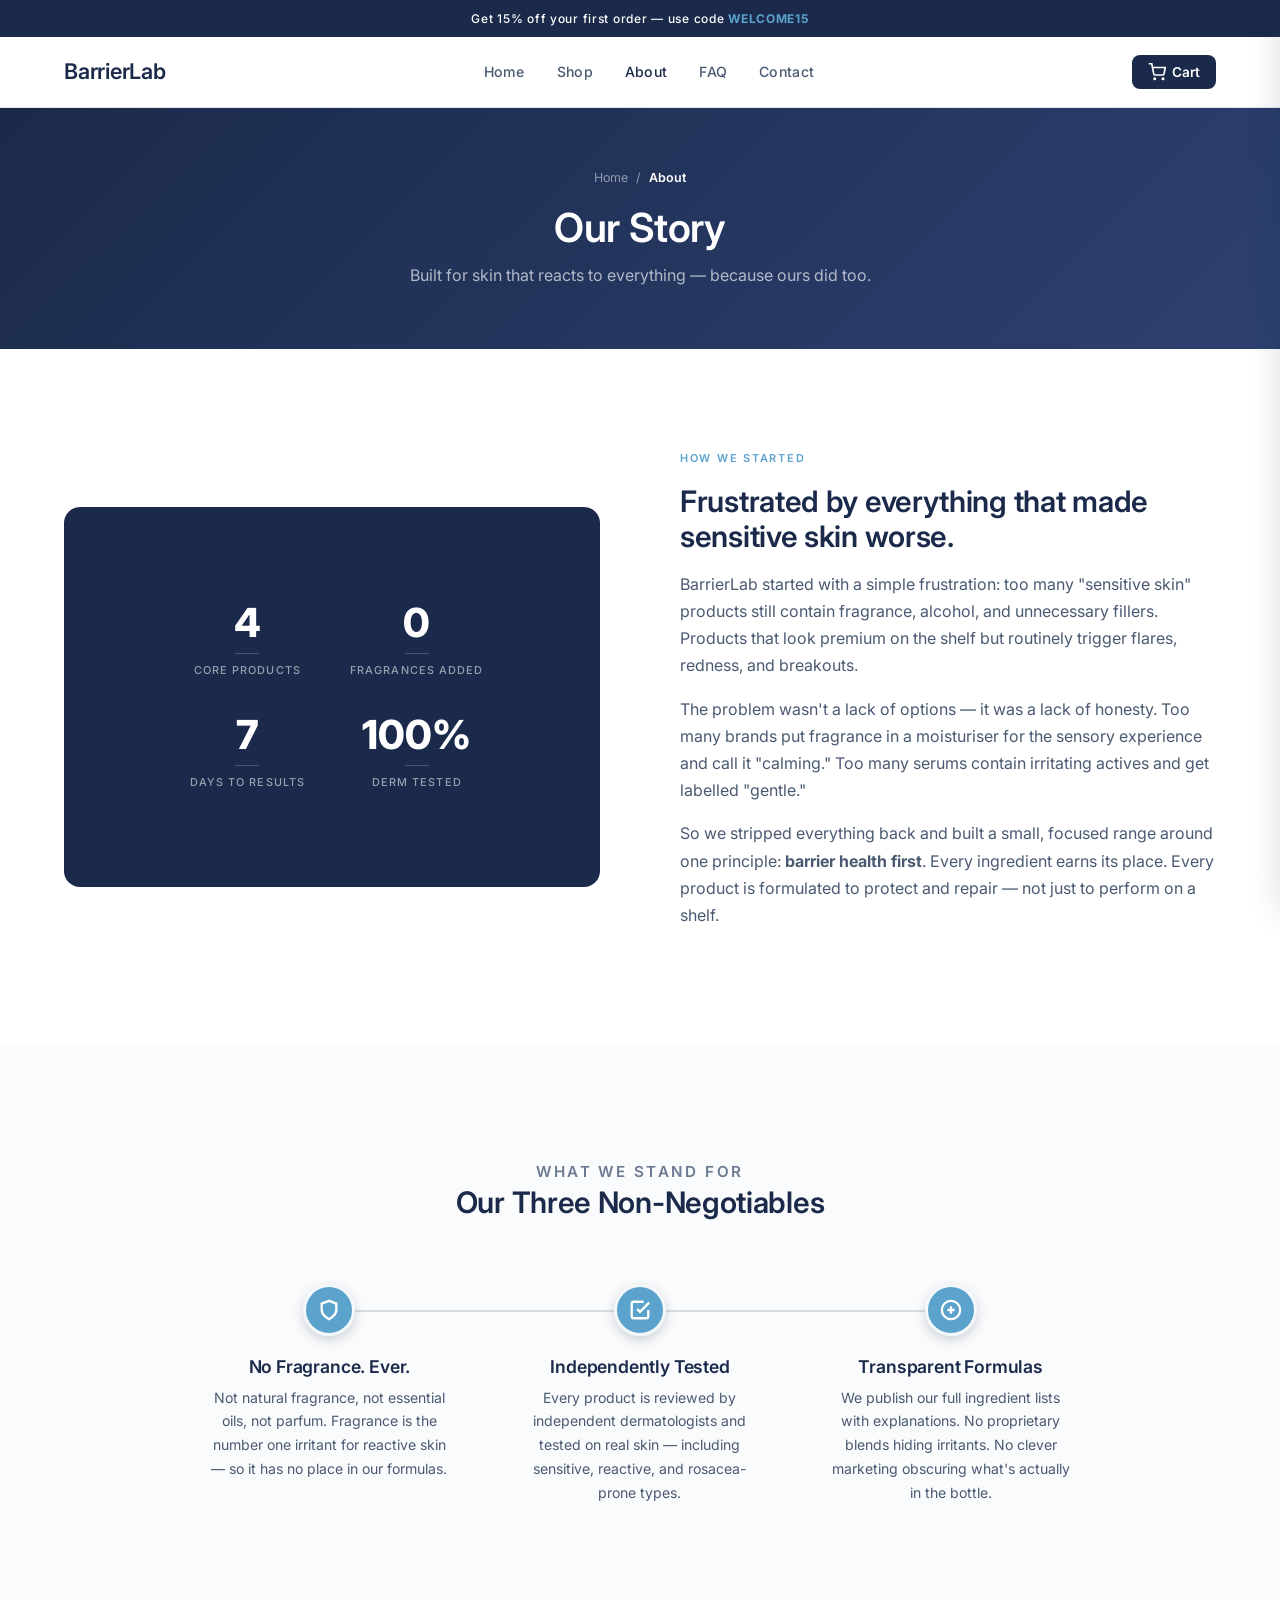
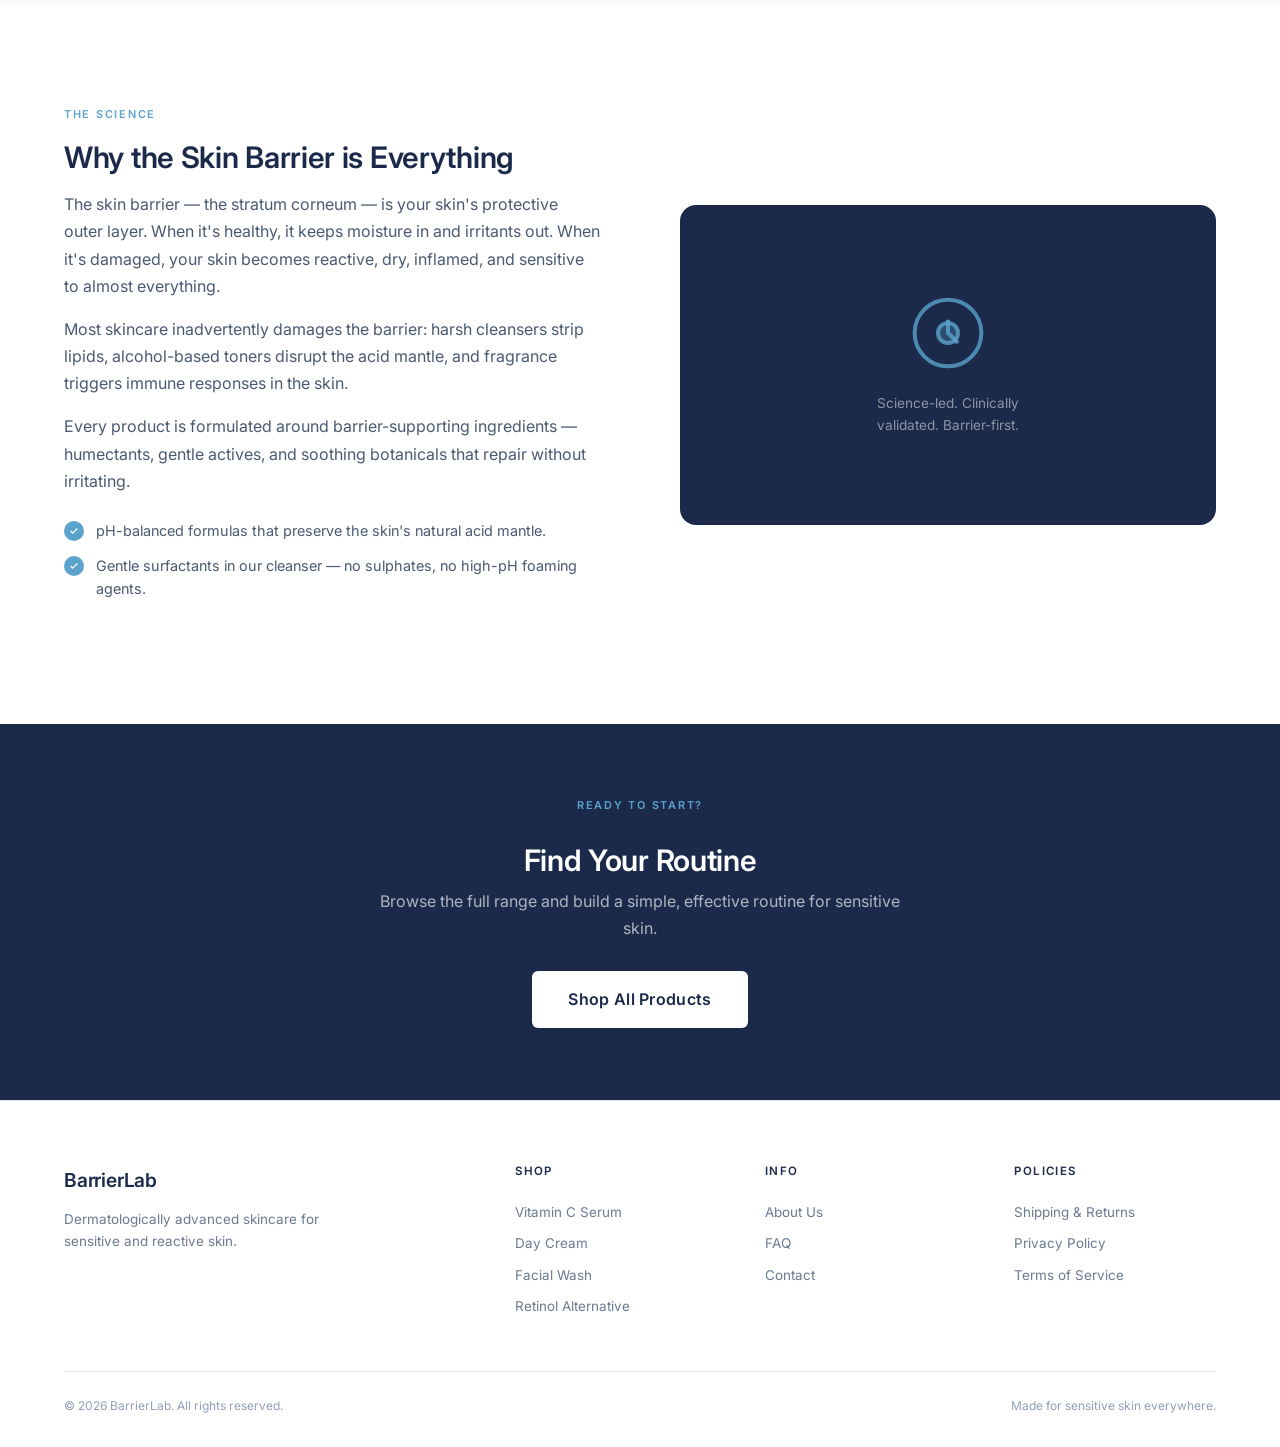
==== about.html @ bba5520e "Initial commit: BarrierLab website for Vercel deployment Static site with product pages, FAQ, about," ====
<!DOCTYPE html>
<html lang="en">
<head>
  <meta charset="UTF-8" />
  <meta name="viewport" content="width=device-width, initial-scale=1.0" />
  <title>About Us — BarrierLab</title>
  <link rel="stylesheet" href="css/styles.css" />
</head>
<body>

  <div class="announcement-bar">
    Get 15% off your first order — use code <span>WELCOME15</span>
  </div>

  <nav class="nav">
    <div class="container nav-inner">
      <a href="index.html" class="nav-logo nav-logo-text">BarrierLab</a>
      <ul class="nav-links">
        <li><a href="index.html">Home</a></li>
        <li><a href="products.html">Shop</a></li>
        <li><a href="about.html" class="active">About</a></li>
        <li><a href="faq.html">FAQ</a></li>
        <li><a href="contact.html">Contact</a></li>
      </ul>
      <div class="nav-actions">
        <button class="cart-btn">
          <svg width="18" height="18" viewBox="0 0 24 24" fill="none" stroke="currentColor" stroke-width="2.2"><circle cx="9" cy="21" r="1"/><circle cx="20" cy="21" r="1"/><path d="M1 1h4l2.68 13.39a2 2 0 0 0 2 1.61h9.72a2 2 0 0 0 2-1.61L23 6H6"/></svg>
          Cart <span class="cart-count">0</span>
        </button>
        <button class="nav-hamburger"><span></span><span></span><span></span></button>
      </div>
    </div>
    <div class="nav-mobile">
      <a href="index.html">Home</a><a href="products.html">Shop</a>
      <a href="about.html">About</a><a href="faq.html">FAQ</a><a href="contact.html">Contact</a>
    </div>
  </nav>

  <div class="page-hero">
    <div class="container">
      <div class="breadcrumb"><a href="index.html">Home</a> / <span>About</span></div>
      <h1>Our Story</h1>
      <p>Built for skin that reacts to everything — because ours did too.</p>
    </div>
  </div>

  <!-- ORIGIN STORY -->
  <section class="section">
    <div class="container about-grid">
      <div class="about-visual">
        <div class="about-stats">
          <div class="stat-block">
            <div class="stat-number">4</div>
            <div class="stat-line"></div>
            <div class="stat-label">Core Products</div>
          </div>
          <div class="stat-block">
            <div class="stat-number">0</div>
            <div class="stat-line"></div>
            <div class="stat-label">Fragrances Added</div>
          </div>
          <div class="stat-block">
            <div class="stat-number">7</div>
            <div class="stat-line"></div>
            <div class="stat-label">Days to Results</div>
          </div>
          <div class="stat-block">
            <div class="stat-number">100%</div>
            <div class="stat-line"></div>
            <div class="stat-label">Derm Tested</div>
          </div>
        </div>
      </div>
      <div class="about-content">
        <p class="section-label">How We Started</p>
        <h2>Frustrated by everything that made sensitive skin worse.</h2>
        <p>BarrierLab started with a simple frustration: too many "sensitive skin" products still contain fragrance, alcohol, and unnecessary fillers. Products that look premium on the shelf but routinely trigger flares, redness, and breakouts.</p>
        <p>The problem wasn't a lack of options — it was a lack of honesty. Too many brands put fragrance in a moisturiser for the sensory experience and call it "calming." Too many serums contain irritating actives and get labelled "gentle."</p>
        <p>So we stripped everything back and built a small, focused range around one principle: <strong>barrier health first</strong>. Every ingredient earns its place. Every product is formulated to protect and repair — not just to perform on a shelf.</p>
      </div>
    </div>
  </section>

  <!-- VALUES -->
  <section class="section bg-off-white">
    <div class="container">
      <div class="section-header">
        <p class="section-label">What We Stand For</p>
        <h2>Our Three Non-Negotiables</h2>
      </div>
      <div class="steps-grid" style="max-width:900px;margin:0 auto;">
        <div class="step-card">
          <div class="step-number" style="background:var(--blue-accent);">
            <svg width="22" height="22" viewBox="0 0 24 24" fill="none" stroke="white" stroke-width="2.5"><path d="M12 22s8-4 8-10V5l-8-3-8 3v7c0 6 8 10 8 10z"/></svg>
          </div>
          <h3>No Fragrance. Ever.</h3>
          <p>Not natural fragrance, not essential oils, not parfum. Fragrance is the number one irritant for reactive skin — so it has no place in our formulas.</p>
        </div>
        <div class="step-card">
          <div class="step-number" style="background:var(--blue-accent);">
            <svg width="22" height="22" viewBox="0 0 24 24" fill="none" stroke="white" stroke-width="2.5"><path d="M9 11l3 3L22 4"/><path d="M21 12v7a2 2 0 0 1-2 2H5a2 2 0 0 1-2-2V5a2 2 0 0 1 2-2h11"/></svg>
          </div>
          <h3>Independently Tested</h3>
          <p>Every product is reviewed by independent dermatologists and tested on real skin — including sensitive, reactive, and rosacea-prone types.</p>
        </div>
        <div class="step-card">
          <div class="step-number" style="background:var(--blue-accent);">
            <svg width="22" height="22" viewBox="0 0 24 24" fill="none" stroke="white" stroke-width="2.5"><circle cx="12" cy="12" r="10"/><path d="M8 12h8M12 8v8"/></svg>
          </div>
          <h3>Transparent Formulas</h3>
          <p>We publish our full ingredient lists with explanations. No proprietary blends hiding irritants. No clever marketing obscuring what's actually in the bottle.</p>
        </div>
      </div>
    </div>
  </section>

  <!-- SCIENCE -->
  <section class="section">
    <div class="container">
      <div class="about-grid">
        <div class="about-content">
          <p class="section-label">The Science</p>
          <h2>Why the Skin Barrier is Everything</h2>
          <p>The skin barrier — the stratum corneum — is your skin's protective outer layer. When it's healthy, it keeps moisture in and irritants out. When it's damaged, your skin becomes reactive, dry, inflamed, and sensitive to almost everything.</p>
          <p>Most skincare inadvertently damages the barrier: harsh cleansers strip lipids, alcohol-based toners disrupt the acid mantle, and fragrance triggers immune responses in the skin.</p>
          <p>Every product is formulated around barrier-supporting ingredients — humectants, gentle actives, and soothing botanicals that repair without irritating.</p>
          <div class="about-points">
            <div class="about-point">
              <div class="about-point-icon">
                <svg width="10" height="10" viewBox="0 0 24 24" fill="none" stroke="white" stroke-width="3"><polyline points="20 6 9 17 4 12"/></svg>
              </div>
              pH-balanced formulas that preserve the skin's natural acid mantle.
            </div>
            <div class="about-point">
              <div class="about-point-icon">
                <svg width="10" height="10" viewBox="0 0 24 24" fill="none" stroke="white" stroke-width="3"><polyline points="20 6 9 17 4 12"/></svg>
              </div>
              Gentle surfactants in our cleanser — no sulphates, no high-pH foaming agents.
            </div>
          </div>
        </div>
        <div class="about-visual" style="min-height:320px;">
          <div style="text-align:center;color:white;">
            <svg width="80" height="80" viewBox="0 0 24 24" fill="none" stroke="rgba(91,163,204,0.8)" stroke-width="1.2" style="margin:0 auto 20px;display:block;"><circle cx="12" cy="12" r="10"/><path d="M12 8v4l3 3"/><circle cx="12" cy="12" r="3" fill="rgba(91,163,204,0.3)"/></svg>
            <p style="color:rgba(255,255,255,0.5);font-size:0.85rem;max-width:200px;margin:0 auto;line-height:1.6;">Science-led. Clinically validated. Barrier-first.</p>
          </div>
        </div>
      </div>
    </div>
  </section>

  <!-- CTA -->
  <section class="newsletter-section">
    <div class="container">
      <div class="newsletter-inner">
        <p class="section-label" style="color:var(--blue-accent)">Ready to Start?</p>
        <h2>Find Your Routine</h2>
        <p>Browse the full range and build a simple, effective routine for sensitive skin.</p>
        <a href="products.html" class="btn btn-white btn-lg">Shop All Products</a>
      </div>
    </div>
  </section>

  <footer class="footer">
    <div class="container">
      <div class="footer-grid">
        <div class="footer-brand">
          <span class="footer-brand-text">BarrierLab</span>
          <p>Dermatologically advanced skincare for sensitive and reactive skin.</p>
        </div>
        <div class="footer-col">
          <h4>Shop</h4>
          <a href="product-vitamin-c-serum.html">Vitamin C Serum</a>
          <a href="product-day-cream.html">Day Cream</a>
          <a href="product-facial-wash.html">Facial Wash</a>
          <a href="product-retinol-moisturiser.html">Retinol Alternative</a>
        </div>
        <div class="footer-col">
          <h4>Info</h4>
          <a href="about.html">About Us</a><a href="faq.html">FAQ</a><a href="contact.html">Contact</a>
        </div>
        <div class="footer-col">
          <h4>Policies</h4>
          <a href="https://barrierlab.co/policies/shipping-policy" target="_blank" rel="noopener">Shipping & Returns</a><a href="https://barrierlab.co/policies/privacy-policy" target="_blank" rel="noopener">Privacy Policy</a><a href="https://barrierlab.co/policies/terms-of-service" target="_blank" rel="noopener">Terms of Service</a>
        </div>
      </div>
      <div class="footer-bottom">
        <span>© 2026 BarrierLab. All rights reserved.</span>
        <span>Made for sensitive skin everywhere.</span>
      </div>
    </div>
  </footer>

  <div class="cart-overlay"></div>
  <div class="cart-sidebar">
    <div class="cart-sidebar-header"><h3>Your Cart</h3><button class="cart-close">×</button></div>
    <div class="cart-items"></div>
    <div class="cart-footer">
      <div class="cart-discount-note" style="display:none;">✓ Code WELCOME15 applied!</div>
      <div class="cart-total"><span>Total</span><span>€0.00</span></div>
      <button class="btn btn-primary btn-full checkout-btn">Proceed to Checkout</button>
      <button class="btn btn-outline btn-full mt-4" onclick="closeCart()">Continue Shopping</button>
    </div>
  </div>

  <script src="js/main.js"></script>
</body>
</html>
---- css/styles.css ----
/* ===== BARRIERLAB — GLOBAL STYLES ===== */

@import url('https://fonts.googleapis.com/css2?family=Inter:wght@300;400;500;600;700;800&family=Playfair+Display:wght@400;600&display=swap');

:root {
  --navy: #1B2A4A;
  --navy-mid: #2D4070;
  --navy-light: #3D5A9A;
  --blue-accent: #5BA3CC;
  --blue-light: #A8CCE0;
  --white: #FFFFFF;
  --off-white: #F5F8FB;
  --gray-100: #EEF2F7;
  --gray-200: #DDE4ED;
  --gray-400: #8FA0B8;
  --gray-600: #4A5A72;
  --text: #1B2A4A;
  --text-muted: #6B7A92;
  --success: #2A9D5C;
  --border: #DDE4ED;
  --shadow-sm: 0 1px 3px rgba(27,42,74,0.08);
  --shadow-md: 0 4px 16px rgba(27,42,74,0.12);
  --shadow-lg: 0 8px 32px rgba(27,42,74,0.16);
  --radius: 8px;
  --radius-lg: 16px;
  --transition: 0.2s ease;
}

*, *::before, *::after { box-sizing: border-box; margin: 0; padding: 0; }

html { scroll-behavior: smooth; font-size: 16px; }

body {
  font-family: 'Inter', sans-serif;
  color: var(--text);
  background: var(--white);
  line-height: 1.6;
  -webkit-font-smoothing: antialiased;
}

img { max-width: 100%; display: block; }
a { text-decoration: none; color: inherit; }
ul { list-style: none; }
button { cursor: pointer; border: none; background: none; font-family: inherit; }

/* ===== TYPOGRAPHY ===== */
h1, h2, h3, h4, h5 { line-height: 1.2; font-weight: 600; color: var(--navy); letter-spacing: -0.01em; }
h1 { font-size: clamp(1.8rem, 4vw, 3rem); }
h2 { font-size: clamp(1.4rem, 2.5vw, 1.85rem); }
h3 { font-size: 1.1rem; }
h4 { font-size: 0.95rem; }
p { color: var(--gray-600); line-height: 1.7; }

.section-label {
  font-size: 0.68rem;
  font-weight: 600;
  letter-spacing: 0.16em;
  text-transform: uppercase;
  color: var(--blue-accent);
  margin-bottom: 0.75rem;
}

/* ===== LAYOUT ===== */
.container { max-width: 1200px; margin: 0 auto; padding: 0 24px; }
.section { padding: 100px 0; }
.section-header { text-align: center; margin-bottom: 64px; }
.section-header p { max-width: 520px; margin: 14px auto 0; font-size: 0.95rem; color: var(--text-muted); }

/* ===== BUTTONS ===== */
.btn {
  display: inline-flex;
  align-items: center;
  gap: 8px;
  padding: 13px 28px;
  border-radius: 6px;
  font-size: 0.85rem;
  font-weight: 600;
  letter-spacing: 0.02em;
  transition: all var(--transition);
  white-space: nowrap;
}
.btn-primary {
  background: var(--navy);
  color: var(--white);
}
.btn-primary:hover { background: var(--navy-mid); transform: translateY(-1px); box-shadow: 0 4px 12px rgba(27,42,74,0.15); }

.btn-outline {
  background: transparent;
  color: var(--navy);
  border: 2px solid var(--navy);
}
.btn-outline:hover { background: var(--navy); color: var(--white); }

.btn-white {
  background: var(--white);
  color: var(--navy);
}
.btn-white:hover { background: var(--gray-100); }

.btn-lg { padding: 16px 36px; font-size: 1rem; }
.btn-sm { padding: 9px 20px; font-size: 0.82rem; }
.btn-full { width: 100%; justify-content: center; }

/* ===== NAVIGATION ===== */
.nav {
  position: sticky;
  top: 0;
  z-index: 100;
  background: var(--white);
  border-bottom: 1px solid var(--border);
  box-shadow: none;
}

.nav-inner {
  display: flex;
  align-items: center;
  justify-content: space-between;
  height: 70px;
}

.nav-logo img {
  height: 44px;
  width: auto;
}

.nav-logo-text {
  font-family: 'Inter', sans-serif;
  font-size: 1.35rem;
  font-weight: 600;
  color: var(--navy);
  letter-spacing: -0.01em;
  line-height: 1;
}

.footer-brand-text {
  font-family: 'Inter', sans-serif;
  font-size: 1.2rem;
  font-weight: 600;
  color: var(--navy);
  letter-spacing: -0.01em;
  margin-bottom: 12px;
  display: block;
}

.nav-links {
  display: flex;
  align-items: center;
  gap: 32px;
}

.nav-links a {
  font-size: 0.88rem;
  font-weight: 500;
  color: var(--gray-600);
  transition: color var(--transition);
  letter-spacing: 0.02em;
}
.nav-links a:hover, .nav-links a.active { color: var(--navy); }

.nav-actions {
  display: flex;
  align-items: center;
  gap: 16px;
}

.cart-btn {
  position: relative;
  display: flex;
  align-items: center;
  gap: 6px;
  padding: 8px 16px;
  background: var(--navy);
  color: var(--white);
  border-radius: var(--radius);
  font-size: 0.85rem;
  font-weight: 600;
  transition: background var(--transition);
}
.cart-btn:hover { background: var(--navy-mid); }

.cart-count {
  background: var(--blue-accent);
  color: white;
  border-radius: 50%;
  width: 18px;
  height: 18px;
  font-size: 0.7rem;
  font-weight: 700;
  display: flex;
  align-items: center;
  justify-content: center;
  display: none;
}
.cart-count.visible { display: flex; }

.nav-hamburger {
  display: none;
  flex-direction: column;
  gap: 5px;
  padding: 4px;
}
.nav-hamburger span {
  width: 22px;
  height: 2px;
  background: var(--navy);
  border-radius: 2px;
  transition: all 0.3s;
}

.nav-mobile {
  display: none;
  padding: 16px 24px 20px;
  border-top: 1px solid var(--border);
  background: var(--white);
}
.nav-mobile.open { display: block; }
.nav-mobile a {
  display: block;
  padding: 10px 0;
  font-size: 0.95rem;
  font-weight: 500;
  color: var(--gray-600);
  border-bottom: 1px solid var(--gray-100);
}
.nav-mobile a:last-child { border-bottom: none; }

/* ===== ANNOUNCEMENT BAR ===== */
.announcement-bar {
  background: var(--navy);
  color: var(--white);
  text-align: center;
  padding: 9px 24px;
  font-size: 0.75rem;
  font-weight: 500;
  letter-spacing: 0.06em;
}
.announcement-bar span { color: var(--blue-accent); font-weight: 700; }

/* ===== HERO ===== */
.hero {
  background: linear-gradient(165deg, #FFFFFF 0%, #F8FAFB 40%, #EEF4F8 100%);
  color: var(--navy);
  padding: 100px 0 0;
  position: relative;
  overflow: hidden;
}

.hero::before,
.hero::after { display: none; }

/* Aurora background — GPU-only animation via transform */
.aurora-wrap {
  position: absolute;
  inset: 0;
  overflow: hidden;
  pointer-events: none;
  mask-image: radial-gradient(ellipse at 100% 0%, black 10%, transparent 70%);
  -webkit-mask-image: radial-gradient(ellipse at 100% 0%, black 10%, transparent 70%);
}

.aurora-layer {
  position: absolute;
  top: -10px;
  bottom: -10px;
  left: -10px;
  width: 400%;
  background-image:
    repeating-linear-gradient(100deg, #fff 0%, #fff 7%, transparent 10%, transparent 12%, #fff 16%),
    repeating-linear-gradient(100deg, #3b82f6 10%, #a5b4fc 15%, #93c5fd 20%, #ddd6fe 25%, #60a5fa 30%);
  background-size: 25% 100%;
  opacity: 0.45;
  will-change: transform;
  transform: translateZ(0);
  animation: aurora 60s linear infinite;
}

/* Aurora variant for shop / featured-products section */
.section-aurora {
  position: relative;
  overflow: hidden;
}

.aurora-wrap--shop {
  position: absolute;
  inset: 0;
  overflow: hidden;
  filter: blur(12px);
  pointer-events: none;
  mask-image: radial-gradient(ellipse at 50% 50%, black 0%, black 30%, transparent 80%);
  -webkit-mask-image: radial-gradient(ellipse at 50% 50%, black 0%, black 30%, transparent 80%);
}

.aurora-wrap--shop .aurora-layer {
  opacity: 0.55;
}

.hero-inner {
  display: grid;
  grid-template-columns: 1fr 1fr;
  gap: 48px;
  align-items: center;
  position: relative;
  z-index: 1;
}

.hero-full {
  max-width: 760px;
}

.hero-content {
  padding-bottom: 0;
}

.hero-image-wrap {
  display: flex;
  align-items: flex-end;
  justify-content: center;
}

.hero-product-img {
  width: 100%;
  max-width: 700px;
  border-radius: 0;
  box-shadow: none;
  display: block;
  object-fit: contain;
  object-position: bottom;
}

.hero-label {
  font-size: 0.7rem;
  font-weight: 500;
  letter-spacing: 0.18em;
  text-transform: uppercase;
  color: var(--text-muted);
  margin-bottom: 20px;
}

.hero h1 {
  color: var(--navy);
  margin-bottom: 24px;
  font-size: 3rem;
  font-weight: 700;
  letter-spacing: -0.02em;
}

.hero h1 em {
  font-style: italic;
  color: var(--navy);
}

.hero-sub {
  font-size: 1rem;
  color: var(--text-muted);
  margin-bottom: 40px;
  max-width: 420px;
  line-height: 1.75;
}

.hero-cta { display: flex; gap: 24px; flex-wrap: wrap; align-items: center; }

.hero-badges {
  display: flex;
  gap: 8px;
  margin-top: 48px;
  flex-wrap: wrap;
  align-items: center;
}

.badge-subtle {
  font-size: 0.68rem;
  font-weight: 500;
  letter-spacing: 0.08em;
  text-transform: uppercase;
  color: var(--gray-400);
}

.hero-text-link {
  display: inline-flex;
  align-items: center;
  gap: 6px;
  font-size: 0.9rem;
  font-weight: 600;
  color: var(--navy);
  text-decoration: none;
  padding: 14px 0;
  transition: gap 0.2s ease;
}

.hero-text-link:hover {
  gap: 10px;
}

.hero-text-link span {
  font-size: 1.1rem;
  transition: transform 0.2s ease;
}

.hero-text-link:hover span {
  transform: translateX(2px);
}

.hero-visual {
  display: flex;
  justify-content: center;
  align-items: center;
}

.hero-product-stack {
  position: relative;
  width: 380px;
  height: 420px;
}

.hero-product-card {
  position: absolute;
  background: rgba(255,255,255,0.08);
  border: 1px solid rgba(255,255,255,0.15);
  border-radius: var(--radius-lg);
  backdrop-filter: blur(10px);
  padding: 20px;
  text-align: center;
}

.hero-product-card:nth-child(1) { width: 160px; top: 0; left: 0; }
.hero-product-card:nth-child(2) { width: 180px; top: 30px; right: 0; }
.hero-product-card:nth-child(3) { width: 150px; bottom: 20px; left: 40px; }

.hero-product-card .product-visual-mini {
  width: 70px;
  height: 90px;
  margin: 0 auto 10px;
  border-radius: 8px;
}

.hero-product-card p {
  font-size: 0.72rem;
  color: rgba(255,255,255,0.8);
  font-weight: 500;
}

.hero-product-card .price {
  font-size: 0.85rem;
  font-weight: 700;
  color: var(--blue-accent);
  margin-top: 4px;
}

/* ===== MARQUEE TRUST BAR ===== */
.marquee-bar {
  border: none;
  padding: 14px 0;
  overflow: hidden;
  background: var(--navy);
  position: relative;
}

.marquee-track {
  display: flex;
  width: max-content;
  will-change: transform;
  transform: translate3d(0, 0, 0);
  -webkit-backface-visibility: hidden;
  backface-visibility: hidden;
  animation: marquee 25s linear infinite;
  gap: 0;
}

.marquee-content {
  display: flex;
  align-items: center;
  gap: 0;
  flex-shrink: 0;
  padding-right: 0;
}

.marquee-content span {
  font-size: 0.68rem;
  font-weight: 500;
  letter-spacing: 0.2em;
  color: rgba(255,255,255,0.8);
  white-space: nowrap;
  padding: 0 16px;
}

.marquee-dot {
  color: rgba(255,255,255,0.3) !important;
  font-size: 1rem !important;
  letter-spacing: 0 !important;
  padding: 0 8px !important;
}

/* ===== PRODUCTS GRID ===== */
.products-grid {
  display: grid;
  grid-template-columns: repeat(auto-fill, minmax(260px, 1fr));
  gap: 28px;
}

.product-card {
  background: var(--white);
  border: none;
  border-radius: var(--radius-lg);
  overflow: hidden;
  transition: all 0.3s ease;
  display: flex;
  flex-direction: column;
  box-shadow: 0 2px 12px rgba(0,0,0,0.06);
}
.product-card:hover {
  box-shadow: 0 8px 30px rgba(0,0,0,0.10);
  transform: translateY(-2px);
}

.product-card-img {
  display: block;
  height: 240px;
  position: relative;
  overflow: hidden;
  background: var(--off-white);
  cursor: pointer;
}

.product-card-img img {
  width: 100%;
  height: 100%;
  object-fit: contain;
  transition: opacity 0.35s ease;
}

.product-card-img .img-back {
  position: absolute;
  top: 0; left: 0;
  width: 100%;
  height: 100%;
  opacity: 0;
}

.product-card-img:hover .img-front,
.product-card-img.tapped .img-front {
  opacity: 0;
}

.product-card-img:hover .img-back,
.product-card-img.tapped .img-back {
  opacity: 1;
}

.product-page-visual img {
  width: 100%;
  height: 100%;
  min-height: 440px;
  object-fit: cover;
}

.product-visual {
  width: 110px;
  height: 150px;
  border-radius: 12px;
  display: flex;
  align-items: center;
  justify-content: center;
  box-shadow: 0 8px 24px rgba(0,0,0,0.15);
}

.pv-serum { background: linear-gradient(160deg, #F5A623 0%, #E8851A 100%); }
.pv-cream { background: linear-gradient(160deg, #5BA3CC 0%, #3D7FA8 100%); }
.pv-wash { background: linear-gradient(160deg, #4CAF8A 0%, #2E8B64 100%); }
.pv-retinol { background: linear-gradient(160deg, #7B68EE 0%, #5848C4 100%); }

.product-visual svg { opacity: 0.9; }

.product-badge-tag {
  display: none;
}

.product-card-body {
  padding: 20px 20px 24px;
  flex: 1;
  display: flex;
  flex-direction: column;
}
.product-card-body h3 {
  font-size: 0.95rem;
  font-weight: 600;
  margin-bottom: 6px;
}
.product-card-body .desc {
  font-size: 0.82rem;
  color: var(--text-muted);
  margin-bottom: 14px;
  flex: 1;
  line-height: 1.6;
}
.product-card-footer {
  display: flex;
  align-items: center;
  justify-content: space-between;
  margin-top: auto;
  padding-top: 14px;
  border-top: none;
  gap: 12px;
}
.product-price {
  font-size: 1.1rem;
  font-weight: 700;
  color: var(--navy);
}
.product-ingredients {
  display: flex;
  gap: 6px;
  flex-wrap: wrap;
  margin-bottom: 14px;
}
.ingredient-tag {
  font-size: 0.72rem;
  background: var(--gray-100);
  color: var(--navy-mid);
  padding: 3px 9px;
  border-radius: 100px;
  font-weight: 500;
}

/* ===== STARS ===== */
.stars { color: #F5A623; font-size: 0.85rem; letter-spacing: 1px; }
.rating-row { display: flex; align-items: center; gap: 6px; margin-bottom: 8px; }
.rating-count { font-size: 0.78rem; color: var(--text-muted); }

/* ===== REVIEWS ===== */
.reviews-grid { display: grid; grid-template-columns: repeat(auto-fill, minmax(300px, 1fr)); gap: 28px; }
.review-card {
  background: var(--white);
  border: none;
  border-radius: var(--radius-lg);
  padding: 32px;
  box-shadow: 0 4px 20px rgba(0,0,0,0.08);
  border-left: 3px solid var(--blue-accent);
}
.review-header { display: flex; align-items: flex-start; justify-content: space-between; margin-bottom: 16px; }
.reviewer-name { font-weight: 600; font-size: 0.88rem; color: var(--navy); margin-top: 4px; }
.reviewer-date { display: none; }
.verified-badge { font-size: 0.68rem; color: var(--success); font-weight: 600; display: flex; align-items: center; gap: 4px; }
.review-text { font-size: 0.88rem; color: var(--gray-600); line-height: 1.7; }
.review-product-tag { font-size: 0.72rem; color: var(--blue-accent); font-weight: 600; margin-top: 16px; letter-spacing: 0.04em; }

/* ===== ABOUT / BRAND STORY ===== */
.about-grid { display: grid; grid-template-columns: 1fr 1fr; gap: 80px; align-items: center; }
.about-visual {
  background: var(--navy);
  border-radius: var(--radius-lg);
  padding: 56px;
  display: flex;
  align-items: center;
  justify-content: center;
  min-height: 380px;
}
.about-stats { display: grid; grid-template-columns: 1fr 1fr; gap: 36px; }
.stat-block { text-align: center; }
.stat-number { font-size: 2.5rem; font-weight: 800; color: var(--white); line-height: 1; }
.stat-label { font-size: 0.68rem; color: rgba(255,255,255,0.55); margin-top: 8px; font-weight: 500; letter-spacing: 0.1em; text-transform: uppercase; }
.stat-line { width: 24px; height: 1px; background: rgba(255,255,255,0.2); margin: 10px auto 0; }

.about-content h2 { margin-bottom: 16px; }
.about-content p { margin-bottom: 16px; }
.about-points { margin: 24px 0; display: flex; flex-direction: column; gap: 12px; }
.about-point { display: flex; align-items: flex-start; gap: 12px; font-size: 0.9rem; color: var(--gray-600); }
.about-point-icon { width: 20px; height: 20px; background: var(--blue-accent); border-radius: 50%; display: flex; align-items: center; justify-content: center; flex-shrink: 0; margin-top: 2px; }

/* ===== HOW IT WORKS ===== */
.steps-grid { display: grid; grid-template-columns: repeat(3, 1fr); gap: 32px; position: relative; }
.steps-grid::before {
  content: '';
  position: absolute;
  top: 26px;
  left: calc(16.5% + 8px);
  right: calc(16.5% + 8px);
  height: 2px;
  background: var(--navy);
  opacity: 0.15;
}
.step-card { text-align: center; padding: 0 16px; position: relative; }
.step-number {
  width: 52px;
  height: 52px;
  background: var(--navy);
  color: var(--white);
  border: 3px solid var(--off-white);
  border-radius: 50%;
  font-size: 1.05rem;
  font-weight: 700;
  display: flex;
  align-items: center;
  justify-content: center;
  margin: 0 auto 20px;
  position: relative;
  z-index: 1;
  box-shadow: 0 4px 12px rgba(27,42,74,0.2);
}
.step-card h3 { margin-bottom: 8px; }
.step-card p { font-size: 0.88rem; }

/* ===== FAQ ===== */
.faq-list { max-width: 760px; margin: 0 auto; display: flex; flex-direction: column; gap: 8px; }
.faq-item {
  background: var(--white);
  border: 1px solid var(--border);
  border-radius: var(--radius);
  overflow: hidden;
  transition: border-color var(--transition);
}
.faq-item.open { border-color: var(--blue-accent); }
.faq-question {
  display: flex;
  align-items: center;
  justify-content: space-between;
  padding: 18px 22px;
  font-weight: 600;
  font-size: 0.95rem;
  color: var(--navy);
  cursor: pointer;
  gap: 16px;
  transition: background var(--transition);
}
.faq-question:hover { background: var(--off-white); }
.faq-icon {
  width: 24px;
  height: 24px;
  border-radius: 50%;
  background: var(--gray-100);
  display: flex;
  align-items: center;
  justify-content: center;
  flex-shrink: 0;
  transition: all var(--transition);
}
.faq-item.open .faq-icon { background: var(--navy); transform: rotate(45deg); }
.faq-icon svg { width: 14px; height: 14px; }
.faq-item.open .faq-icon svg { stroke: white; }
.faq-answer {
  padding: 0 22px;
  max-height: 0;
  overflow: hidden;
  transition: all 0.3s ease;
}
.faq-answer-inner { padding-bottom: 18px; font-size: 0.9rem; color: var(--gray-600); line-height: 1.7; }
.faq-item.open .faq-answer { max-height: 300px; }

/* ===== NEWSLETTER ===== */
.newsletter-section {
  background: var(--navy);
  padding: 72px 0;
}
.newsletter-inner { max-width: 540px; margin: 0 auto; text-align: center; }
.newsletter-inner h2 { color: var(--white); margin-bottom: 10px; }
.newsletter-inner p { color: rgba(255,255,255,0.65); margin-bottom: 28px; }
.newsletter-form { display: flex; gap: 10px; }
.newsletter-form input {
  flex: 1;
  padding: 13px 16px;
  border-radius: var(--radius);
  border: none;
  font-size: 0.9rem;
  font-family: inherit;
  background: rgba(255,255,255,0.12);
  color: var(--white);
  border: 1px solid rgba(255,255,255,0.2);
  outline: none;
}
.newsletter-form input::placeholder { color: rgba(255,255,255,0.45); }
.newsletter-form input:focus { border-color: var(--blue-accent); background: rgba(255,255,255,0.16); }
.newsletter-note { font-size: 0.75rem; color: rgba(255,255,255,0.4); margin-top: 12px; }

/* ===== FOOTER ===== */
.footer {
  background: var(--white);
  border-top: 1px solid var(--border);
  padding: 64px 0 32px;
  color: var(--text-muted);
}
.footer-grid {
  display: grid;
  grid-template-columns: 2fr 1fr 1fr 1fr;
  gap: 48px;
  margin-bottom: 48px;
}
.footer-brand img { height: 38px; margin-bottom: 16px; }
.footer-brand p { font-size: 0.84rem; line-height: 1.65; max-width: 260px; color: var(--text-muted); }
.footer-col h4 { color: var(--navy); font-size: 0.72rem; font-weight: 600; letter-spacing: 0.12em; text-transform: uppercase; margin-bottom: 18px; }
.footer-col a { display: block; font-size: 0.84rem; padding: 5px 0; color: var(--text-muted); transition: color var(--transition); }
.footer-col a:hover { color: var(--navy); }
.footer-bottom {
  border-top: 1px solid var(--border);
  padding-top: 24px;
  display: flex;
  justify-content: space-between;
  align-items: center;
  flex-wrap: wrap;
  gap: 12px;
  font-size: 0.75rem;
  color: var(--gray-400);
}
.footer-bottom a:hover { color: var(--navy); }

/* ===== EMAIL POPUP ===== */
.popup-overlay {
  position: fixed;
  inset: 0;
  background: rgba(27,42,74,0.6);
  z-index: 1000;
  display: flex;
  align-items: center;
  justify-content: center;
  padding: 24px;
  backdrop-filter: blur(4px);
  opacity: 0;
  pointer-events: none;
  transition: opacity 0.3s;
}
.popup-overlay.visible { opacity: 1; pointer-events: all; }

.popup {
  background: var(--white);
  border-radius: var(--radius-lg);
  max-width: 480px;
  width: 100%;
  overflow: hidden;
  transform: translateY(20px) scale(0.97);
  transition: transform 0.3s;
  position: relative;
}
.popup-overlay.visible .popup { transform: translateY(0) scale(1); }

.popup-header {
  background: var(--navy);
  padding: 36px 36px 28px;
  text-align: center;
  color: var(--white);
}
.popup-header h2 { color: var(--white); font-size: 1.6rem; margin-bottom: 6px; }
.popup-header p { color: rgba(255,255,255,0.7); font-size: 0.9rem; }
.popup-body { padding: 28px 36px 32px; }
.popup-code {
  background: var(--off-white);
  border: 2px dashed var(--blue-accent);
  border-radius: var(--radius);
  padding: 14px;
  text-align: center;
  margin-bottom: 20px;
}
.popup-code .code { font-size: 1.5rem; font-weight: 800; color: var(--navy); letter-spacing: 0.1em; }
.popup-code small { font-size: 0.75rem; color: var(--text-muted); display: block; margin-top: 2px; }
.popup-form { display: flex; flex-direction: column; gap: 10px; }
.popup-form input {
  padding: 12px 16px;
  border: 1px solid var(--border);
  border-radius: var(--radius);
  font-size: 0.9rem;
  font-family: inherit;
  outline: none;
  transition: border-color var(--transition);
}
.popup-form input:focus { border-color: var(--navy); }
.popup-close {
  position: absolute;
  top: 14px;
  right: 14px;
  width: 32px;
  height: 32px;
  display: flex;
  align-items: center;
  justify-content: center;
  color: rgba(255,255,255,0.7);
  font-size: 1.3rem;
  border-radius: 50%;
  transition: all var(--transition);
}
.popup-close:hover { background: rgba(255,255,255,0.15); color: white; }
.popup-skip { text-align: center; margin-top: 12px; font-size: 0.78rem; color: var(--text-muted); cursor: pointer; }
.popup-skip:hover { color: var(--navy); }

/* ===== CART SIDEBAR ===== */
.cart-overlay {
  position: fixed;
  inset: 0;
  background: rgba(27,42,74,0.5);
  z-index: 200;
  opacity: 0;
  pointer-events: none;
  transition: opacity 0.3s;
}
.cart-overlay.visible { opacity: 1; pointer-events: all; }

.cart-sidebar {
  position: fixed;
  top: 0;
  right: 0;
  width: 380px;
  max-width: 100vw;
  height: 100vh;
  background: var(--white);
  z-index: 201;
  display: flex;
  flex-direction: column;
  transform: translateX(100%);
  transition: transform 0.3s;
  box-shadow: var(--shadow-lg);
}
.cart-sidebar.open { transform: translateX(0); }
.cart-sidebar-header {
  display: flex;
  align-items: center;
  justify-content: space-between;
  padding: 20px 24px;
  border-bottom: 1px solid var(--border);
}
.cart-sidebar-header h3 { font-size: 1.05rem; }
.cart-close { font-size: 1.4rem; color: var(--gray-400); padding: 4px; }
.cart-close:hover { color: var(--navy); }
.cart-items { flex: 1; overflow-y: auto; padding: 16px; display: flex; flex-direction: column; gap: 12px; }
.cart-empty { text-align: center; padding: 48px 24px; color: var(--text-muted); font-size: 0.9rem; }
.cart-item {
  display: flex;
  gap: 14px;
  align-items: center;
  padding: 12px;
  border: 1px solid var(--border);
  border-radius: var(--radius);
}
.cart-item-visual {
  width: 52px;
  height: 52px;
  border-radius: 8px;
  flex-shrink: 0;
}
.cart-item-info { flex: 1; }
.cart-item-name { font-size: 0.88rem; font-weight: 600; color: var(--navy); }
.cart-item-price { font-size: 0.85rem; color: var(--text-muted); margin-top: 2px; }
.cart-item-controls { display: flex; align-items: center; gap: 8px; margin-top: 6px; }
.qty-btn { width: 24px; height: 24px; background: var(--gray-100); border-radius: 4px; font-size: 1rem; display: flex; align-items: center; justify-content: center; transition: background var(--transition); }
.qty-btn:hover { background: var(--gray-200); }
.qty-value { font-size: 0.85rem; font-weight: 600; min-width: 20px; text-align: center; }
.cart-remove { color: var(--gray-400); font-size: 1.1rem; margin-left: auto; }
.cart-remove:hover { color: #e53e3e; }
.cart-footer {
  padding: 20px 24px;
  border-top: 1px solid var(--border);
  background: var(--off-white);
}
.cart-total { display: flex; justify-content: space-between; font-size: 1rem; font-weight: 700; color: var(--navy); margin-bottom: 16px; }
.cart-discount-note { font-size: 0.78rem; color: var(--success); font-weight: 600; margin-bottom: 12px; }

/* ===== PRODUCT PAGE ===== */
.product-page-grid { display: grid; grid-template-columns: 1fr 1fr; gap: 72px; align-items: start; }
.product-page-visual {
  border-radius: var(--radius-lg);
  overflow: hidden;
  background: #F5F5F5;
}
.product-page-visual > img {
  width: 100%;
  display: block;
}
.product-thumbs {
  display: flex;
  gap: 10px;
  padding: 12px;
  background: #F5F5F5;
}
.product-thumbs .thumb {
  width: 72px;
  height: 72px;
  object-fit: contain;
  border-radius: 8px;
  border: 2px solid transparent;
  background: #fff;
  cursor: pointer;
  padding: 4px;
  transition: border-color 0.2s ease;
}
.product-thumbs .thumb:hover,
.product-thumbs .thumb.active {
  border-color: var(--navy);
}
.product-page-visual .product-visual-lg {
  width: 180px;
  height: 240px;
  border-radius: 16px;
  display: flex;
  align-items: center;
  justify-content: center;
  box-shadow: 0 16px 48px rgba(0,0,0,0.2);
}
.product-info h1 { font-size: 2rem; margin-bottom: 8px; }
.product-info .tagline { font-size: 1rem; color: var(--text-muted); margin-bottom: 20px; }
.product-price-lg { font-size: 2rem; font-weight: 800; color: var(--navy); margin-bottom: 24px; }
.product-description { font-size: 0.9rem; color: var(--gray-600); line-height: 1.7; margin-bottom: 24px; }
.add-to-cart-row { display: flex; gap: 12px; margin-bottom: 24px; align-items: center; flex-wrap: wrap; }
.qty-selector { display: flex; align-items: center; gap: 0; border: 1px solid var(--border); border-radius: var(--radius); overflow: hidden; }
.qty-selector button { width: 40px; height: 46px; background: var(--gray-100); font-size: 1.1rem; transition: background var(--transition); display: flex; align-items: center; justify-content: center; }
.qty-selector button:hover { background: var(--gray-200); }
.qty-selector input { width: 48px; height: 46px; border: none; text-align: center; font-family: inherit; font-size: 1rem; font-weight: 600; color: var(--navy); outline: none; }
.product-meta { display: flex; flex-direction: column; gap: 10px; padding: 20px; background: var(--off-white); border-radius: var(--radius); margin-bottom: 24px; }
.meta-row { display: flex; gap: 8px; font-size: 0.85rem; }
.meta-row strong { color: var(--navy); min-width: 120px; }
.meta-row span { color: var(--gray-600); }
.product-benefits { display: flex; flex-direction: column; gap: 8px; }
.benefit-item { display: flex; align-items: center; gap: 10px; font-size: 0.88rem; color: var(--gray-600); }
.benefit-dot { width: 6px; height: 6px; background: var(--blue-accent); border-radius: 50%; flex-shrink: 0; }

/* ===== PAGE HERO ===== */
.page-hero {
  background: linear-gradient(135deg, var(--navy) 0%, var(--navy-mid) 100%);
  color: var(--white);
  padding: 60px 0;
  text-align: center;
}
.page-hero h1 { color: var(--white); font-size: 2.5rem; margin-bottom: 10px; }
.page-hero p { color: rgba(255,255,255,0.65); font-size: 1rem; max-width: 480px; margin: 0 auto; }
.breadcrumb { display: flex; align-items: center; gap: 8px; justify-content: center; font-size: 0.78rem; color: rgba(255,255,255,0.5); margin-bottom: 16px; }
.breadcrumb a { color: rgba(255,255,255,0.5); }
.breadcrumb a:hover { color: var(--white); }
.breadcrumb span { color: var(--white); font-weight: 600; }

/* ===== CONTACT ===== */
.contact-grid { display: grid; grid-template-columns: 1fr 1.5fr; gap: 64px; align-items: start; }
.contact-info { display: flex; flex-direction: column; gap: 24px; }
.contact-item { display: flex; gap: 16px; }
.contact-icon { width: 44px; height: 44px; background: var(--off-white); border-radius: 10px; display: flex; align-items: center; justify-content: center; flex-shrink: 0; }
.contact-icon svg { color: var(--navy); }
.contact-item h4 { font-size: 0.9rem; margin-bottom: 2px; }
.contact-item p { font-size: 0.85rem; }
.contact-form { background: var(--white); border: 1px solid var(--border); border-radius: var(--radius-lg); padding: 36px; }
.form-row { display: grid; grid-template-columns: 1fr 1fr; gap: 16px; }
.form-group { display: flex; flex-direction: column; gap: 6px; margin-bottom: 16px; }
.form-group label { font-size: 0.82rem; font-weight: 600; color: var(--navy); }
.form-group input, .form-group textarea, .form-group select {
  padding: 11px 14px;
  border: 1px solid var(--border);
  border-radius: var(--radius);
  font-size: 0.9rem;
  font-family: inherit;
  color: var(--text);
  outline: none;
  transition: border-color var(--transition);
  background: var(--white);
}
.form-group input:focus, .form-group textarea:focus, .form-group select:focus { border-color: var(--navy); }
.form-group textarea { resize: vertical; min-height: 110px; }

/* ===== TOAST ===== */
.toast {
  position: fixed;
  bottom: 24px;
  right: 24px;
  background: var(--navy);
  color: var(--white);
  padding: 14px 20px;
  border-radius: var(--radius);
  font-size: 0.88rem;
  font-weight: 500;
  display: flex;
  align-items: center;
  gap: 10px;
  box-shadow: var(--shadow-lg);
  transform: translateY(80px);
  opacity: 0;
  transition: all 0.35s;
  z-index: 500;
  max-width: 320px;
}
.toast.show { transform: translateY(0); opacity: 1; }
.toast-icon { color: var(--blue-accent); }

/* ===== UTILITY ===== */
.bg-off-white { background: #FAFBFC; }
.bg-navy { background: var(--navy); }

/* Section color variants */
.section-tinted {
  background: var(--off-white);
}

.section-navy {
  background: var(--navy);
}
.section-navy .section-label {
  color: var(--blue-accent);
}
.section-navy .section-header h2 {
  color: var(--white);
}
.section-navy .section-header p {
  color: rgba(255,255,255,0.55);
}
.text-center { text-align: center; }
.mt-4 { margin-top: 16px; }
.mt-6 { margin-top: 24px; }
.mt-8 { margin-top: 32px; }
.mb-4 { margin-bottom: 16px; }
.divider { height: 1px; background: var(--border); margin: 40px 0; }
.highlight { color: var(--blue-accent); }

/* ===== ANIMATIONS ===== */
/* Beams background */
.beams-section {
  position: relative;
  overflow: hidden;
}
.beams-canvas {
  position: absolute;
  inset: 0;
  pointer-events: none;
  opacity: 0.85;
  filter: blur(6px);
  z-index: 0;
}
.beams-section > .container {
  position: relative;
  z-index: 1;
}

@keyframes aurora {
  from { transform: translateX(0); }
  to { transform: translateX(-75%); }
}

@keyframes marquee {
  0% { transform: translate3d(0, 0, 0); }
  100% { transform: translate3d(-33.333%, 0, 0); }
}

@keyframes fadeUp {
  from { opacity: 0; transform: translateY(20px); }
  to { opacity: 1; transform: translateY(0); }
}
.fade-up { animation: fadeUp 0.5s ease both; }
.delay-1 { animation-delay: 0.1s; }
.delay-2 { animation-delay: 0.2s; }
.delay-3 { animation-delay: 0.3s; }

/* ===== RESPONSIVE ===== */
@media (max-width: 1024px) {
  .hero-inner { grid-template-columns: 1fr; text-align: center; }
  .hero-content { padding-bottom: 60px; }
  .hero-sub { max-width: 100%; }
  .hero-cta { justify-content: center; }
  .hero-badges { justify-content: center; }
  .hero-visual { display: none; }
  .hero-image-wrap { display: none; }
  .hero-full { max-width: 100%; }
  .about-grid { grid-template-columns: 1fr; }
  .footer-grid { grid-template-columns: 1fr 1fr; gap: 32px; }
  .product-page-grid { grid-template-columns: 1fr; }
  .contact-grid { grid-template-columns: 1fr; }
}

@media (max-width: 768px) {
  .section { padding: 64px 0; }
  .nav-links { display: none; }
  .nav-hamburger { display: flex; }
  .steps-grid { grid-template-columns: 1fr; }
  .steps-grid::before { display: none; }
  .form-row { grid-template-columns: 1fr; }
  .footer-grid { grid-template-columns: 1fr; }
  .newsletter-form { flex-direction: column; }
  .products-grid { grid-template-columns: 1fr 1fr; }
  .add-to-cart-row { flex-direction: column; align-items: stretch; gap: 10px; }
  .add-to-cart-row .qty-selector { width: 100%; }
  .add-to-cart-row .qty-selector button { width: 56px; height: 54px; font-size: 1.3rem; }
  .add-to-cart-row .qty-selector input { flex: 1; height: 54px; font-size: 1.1rem; }
  .add-to-cart-row .btn.btn-primary { width: 100%; min-height: 54px; padding: 14px 36px; font-size: 1rem; display: flex; align-items: center; justify-content: center; box-sizing: border-box; }
  .hero { padding: 60px 0 0; }
  .hero-content { padding-bottom: 48px; }
}

@media (max-width: 480px) {
  .products-grid { grid-template-columns: 1fr 1fr; gap: 12px; }
  .product-card-img { height: 170px; }
  .product-card-body { padding: 12px 12px 16px; }
  .product-card-body h3 { font-size: 0.85rem; }
  .product-card-body .desc { font-size: 0.75rem; margin-bottom: 10px; }
  .product-price { font-size: 0.95rem; }
  .product-card-footer .btn-sm { font-size: 0.72rem; padding: 8px 10px; }
  .reviews-grid { grid-template-columns: 1fr; }
  .hero-badges { flex-direction: column; align-items: center; }
  .popup { margin: 12px; }
  .popup-header, .popup-body { padding-left: 24px; padding-right: 24px; }
  .cart-sidebar { width: 100vw; }
}
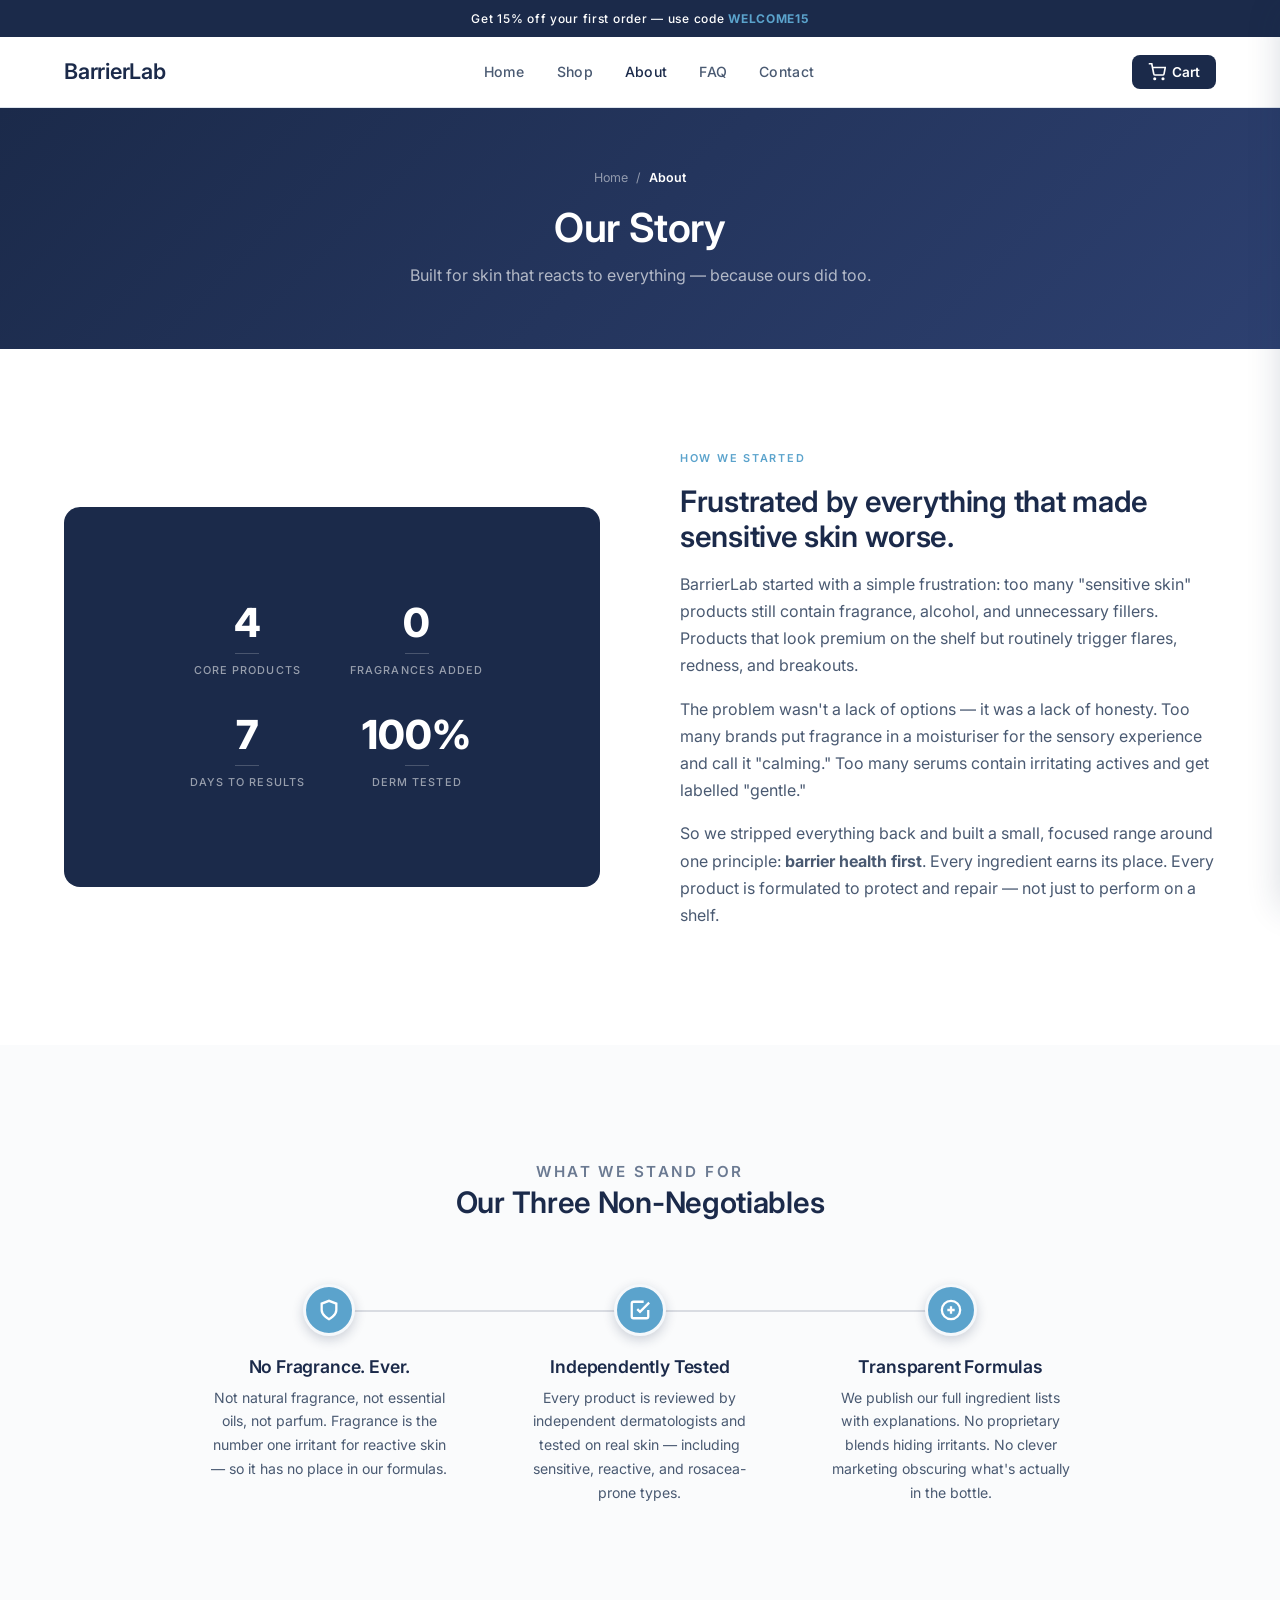
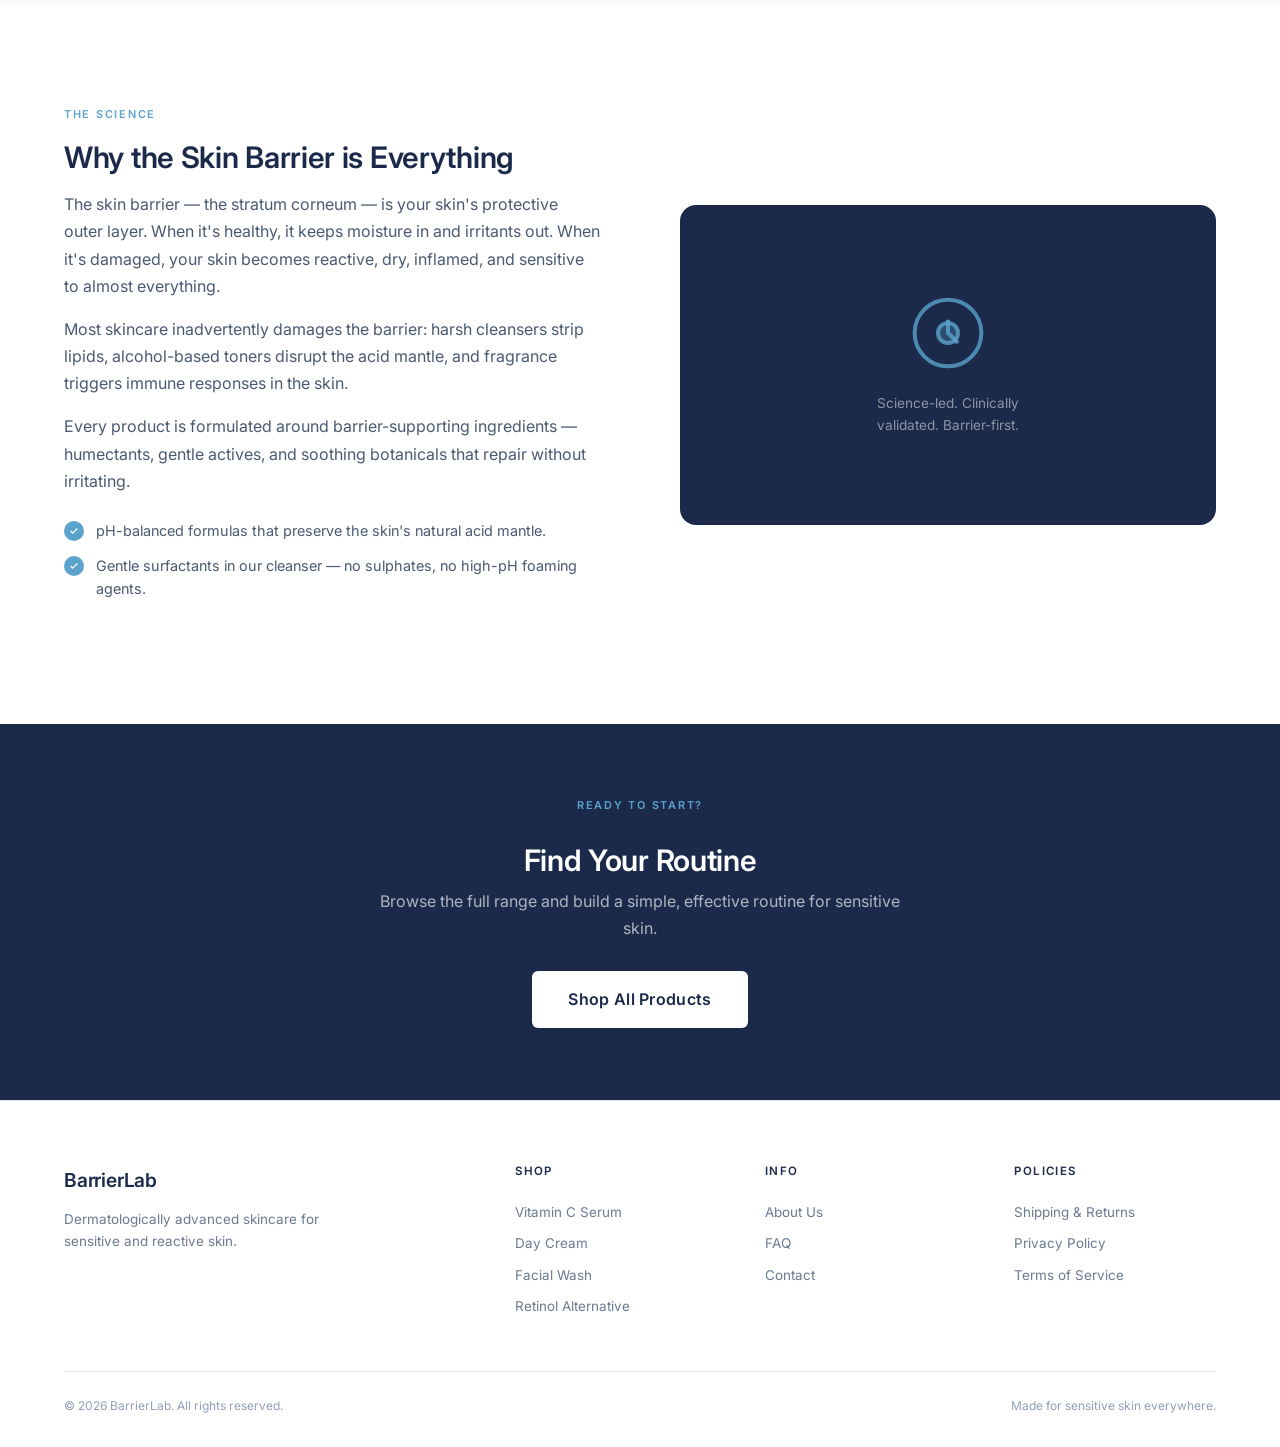
==== commit e669969a: "Conversion-focused hero, trust signals, and sitewide image fixes - Rewrite hero copy (label, headlin" ====
--- a/about.html
+++ b/about.html
@@ -4,7 +4,7 @@
   <meta charset="UTF-8" />
   <meta name="viewport" content="width=device-width, initial-scale=1.0" />
   <title>About Us — BarrierLab</title>
-  <link rel="stylesheet" href="css/styles.css" />
+  <link rel="stylesheet" href="css/styles.css?v=9" />
 </head>
 <body>
 
@@ -203,6 +203,6 @@
     </div>
   </div>
 
-  <script src="js/main.js"></script>
+  <script src="js/main.js?v=6">
 </body>
 </html>
--- a/css/styles.css
+++ b/css/styles.css
@@ -376,6 +376,43 @@
   color: var(--gray-400);
 }
 
+.trust-badges {
+  display: grid;
+  grid-template-columns: repeat(5, 1fr);
+  gap: 4px;
+  margin-top: 40px;
+  max-width: 560px;
+}
+
+.trust-badge {
+  display: flex;
+  flex-direction: column;
+  align-items: center;
+  text-align: center;
+  gap: 8px;
+  padding: 10px 6px;
+  border-right: 1px solid var(--gray-200);
+}
+
+.trust-badge:last-child {
+  border-right: none;
+}
+
+.trust-badge-icon {
+  font-size: 1.35rem;
+  line-height: 1;
+  opacity: 0.9;
+  filter: grayscale(0.15);
+}
+
+.trust-badge-text {
+  font-size: 0.66rem;
+  font-weight: 500;
+  letter-spacing: 0.02em;
+  color: var(--text-muted);
+  line-height: 1.4;
+}
+
 .hero-text-link {
   display: inline-flex;
   align-items: center;
@@ -518,7 +555,8 @@
   height: 240px;
   position: relative;
   overflow: hidden;
-  background: var(--off-white);
+  background: #ffffff;
+  border-bottom: 1px solid var(--border);
   cursor: pointer;
 }
 
@@ -526,6 +564,8 @@
   width: 100%;
   height: 100%;
   object-fit: contain;
+  padding: 8px;
+  box-sizing: border-box;
   transition: opacity 0.35s ease;
 }
 
@@ -551,7 +591,9 @@
   width: 100%;
   height: 100%;
   min-height: 440px;
-  object-fit: cover;
+  object-fit: contain;
+  padding: 16px;
+  box-sizing: border-box;
 }
 
 .product-visual {
@@ -606,6 +648,57 @@
   font-size: 1.1rem;
   font-weight: 700;
   color: var(--navy);
+}
+.product-price .price-old {
+  font-size: 0.9rem;
+  font-weight: 500;
+  color: var(--text-muted);
+  text-decoration: line-through;
+  margin-right: 8px;
+}
+.product-price .price-new {
+  color: #C8372D;
+}
+.sale-badge {
+  position: absolute;
+  top: 14px;
+  left: 14px;
+  background: rgba(255,255,255,0.92);
+  color: var(--navy);
+  font-size: 0.6rem;
+  font-weight: 600;
+  letter-spacing: 0.16em;
+  text-transform: uppercase;
+  padding: 5px 11px;
+  border-radius: 3px;
+  z-index: 2;
+  border: 1px solid rgba(27,42,74,0.06);
+  backdrop-filter: blur(6px);
+  -webkit-backdrop-filter: blur(6px);
+}
+.product-price-lg .price-old {
+  font-size: 1.25rem;
+  font-weight: 500;
+  color: var(--text-muted);
+  text-decoration: line-through;
+  margin-right: 12px;
+  vertical-align: middle;
+}
+.product-price-lg .price-new {
+  color: #C8372D;
+}
+.product-price-lg .price-save {
+  display: inline-block;
+  margin-left: 12px;
+  font-size: 0.72rem;
+  font-weight: 700;
+  letter-spacing: 0.06em;
+  text-transform: uppercase;
+  background: #C8372D;
+  color: #fff;
+  padding: 5px 12px;
+  border-radius: 100px;
+  vertical-align: middle;
 }
 .product-ingredients {
   display: flex;
@@ -955,7 +1048,8 @@
 .product-page-visual {
   border-radius: var(--radius-lg);
   overflow: hidden;
-  background: #F5F5F5;
+  background: #ffffff;
+  border: 1px solid var(--border);
 }
 .product-page-visual > img {
   width: 100%;
@@ -965,7 +1059,8 @@
   display: flex;
   gap: 10px;
   padding: 12px;
-  background: #F5F5F5;
+  background: #ffffff;
+  border-top: 1px solid var(--border);
 }
 .product-thumbs .thumb {
   width: 72px;
@@ -1007,6 +1102,72 @@
 .product-benefits { display: flex; flex-direction: column; gap: 8px; }
 .benefit-item { display: flex; align-items: center; gap: 10px; font-size: 0.88rem; color: var(--gray-600); }
 .benefit-dot { width: 6px; height: 6px; background: var(--blue-accent); border-radius: 50%; flex-shrink: 0; }
+
+/* ===== GUARANTEE (product page + footer) ===== */
+.product-guarantee {
+  display: flex;
+  align-items: center;
+  gap: 14px;
+  padding: 14px 18px;
+  margin-bottom: 20px;
+  background: #F6F9FC;
+  border: 1px solid var(--border);
+  border-radius: var(--radius);
+}
+.product-guarantee .guarantee-icon {
+  color: var(--navy);
+  flex-shrink: 0;
+  opacity: 0.88;
+}
+.product-guarantee .guarantee-text {
+  display: flex;
+  flex-direction: column;
+  gap: 2px;
+  line-height: 1.4;
+}
+.product-guarantee .guarantee-text strong {
+  font-size: 0.86rem;
+  font-weight: 600;
+  color: var(--navy);
+  letter-spacing: -0.005em;
+}
+.product-guarantee .guarantee-text span {
+  font-size: 0.78rem;
+  color: var(--text-muted);
+}
+
+.footer-guarantee {
+  display: flex;
+  align-items: center;
+  justify-content: center;
+  gap: 16px;
+  padding: 22px 24px;
+  margin-bottom: 48px;
+  background: rgba(255, 255, 255, 0.04);
+  border: 1px solid rgba(255, 255, 255, 0.08);
+  border-radius: var(--radius);
+  text-align: left;
+}
+.footer-guarantee .guarantee-icon {
+  color: rgba(255, 255, 255, 0.85);
+  flex-shrink: 0;
+}
+.footer-guarantee .guarantee-text {
+  display: flex;
+  flex-direction: column;
+  gap: 3px;
+  line-height: 1.4;
+}
+.footer-guarantee .guarantee-text strong {
+  font-size: 0.92rem;
+  font-weight: 600;
+  color: #fff;
+  letter-spacing: -0.005em;
+}
+.footer-guarantee .guarantee-text span {
+  font-size: 0.8rem;
+  color: rgba(255, 255, 255, 0.65);
+}
 
 /* ===== PAGE HERO ===== */
 .page-hero {
@@ -1146,6 +1307,7 @@
   .hero-sub { max-width: 100%; }
   .hero-cta { justify-content: center; }
   .hero-badges { justify-content: center; }
+  .trust-badges { margin-left: auto; margin-right: auto; }
   .hero-visual { display: none; }
   .hero-image-wrap { display: none; }
   .hero-full { max-width: 100%; }
@@ -1165,6 +1327,9 @@
   .footer-grid { grid-template-columns: 1fr; }
   .newsletter-form { flex-direction: column; }
   .products-grid { grid-template-columns: 1fr 1fr; }
+  .footer-guarantee { flex-direction: column; text-align: center; gap: 10px; padding: 20px 18px; margin-bottom: 36px; }
+  .footer-guarantee .guarantee-text { align-items: center; }
+  .product-guarantee { padding: 12px 14px; gap: 12px; }
   .add-to-cart-row { flex-direction: column; align-items: stretch; gap: 10px; }
   .add-to-cart-row .qty-selector { width: 100%; }
   .add-to-cart-row .qty-selector button { width: 56px; height: 54px; font-size: 1.3rem; }
@@ -1172,6 +1337,19 @@
   .add-to-cart-row .btn.btn-primary { width: 100%; min-height: 54px; padding: 14px 36px; font-size: 1rem; display: flex; align-items: center; justify-content: center; box-sizing: border-box; }
   .hero { padding: 60px 0 0; }
   .hero-content { padding-bottom: 48px; }
+}
+
+@media (max-width: 640px) {
+  .trust-badges {
+    grid-template-columns: repeat(3, 1fr);
+    gap: 8px 4px;
+    max-width: 380px;
+  }
+  .trust-badge { padding: 10px 4px; }
+  .trust-badge:nth-child(3) { border-right: none; }
+  .trust-badge:nth-child(4),
+  .trust-badge:nth-child(5) { border-right: 1px solid var(--gray-200); }
+  .trust-badge:last-child { border-right: none; }
 }
 
 @media (max-width: 480px) {
@@ -1183,8 +1361,329 @@
   .product-price { font-size: 0.95rem; }
   .product-card-footer .btn-sm { font-size: 0.72rem; padding: 8px 10px; }
   .reviews-grid { grid-template-columns: 1fr; }
-  .hero-badges { flex-direction: column; align-items: center; }
   .popup { margin: 12px; }
   .popup-header, .popup-body { padding-left: 24px; padding-right: 24px; }
   .cart-sidebar { width: 100vw; }
 }
+
+/* ===== BUNDLE SECTION ===== */
+.bundle-section {
+  background: #FAF8F5;
+  color: var(--navy);
+  padding: 96px 0;
+  position: relative;
+}
+.bundle-card {
+  max-width: 1080px;
+  margin: 0 auto;
+  background: #ffffff;
+  border: 1px solid #ECE7DF;
+  border-radius: 18px;
+  box-shadow: 0 2px 6px rgba(27,42,74,0.04), 0 20px 48px rgba(27,42,74,0.06);
+  padding: 72px 64px;
+  text-align: center;
+}
+.bundle-header {
+  margin-bottom: 56px;
+}
+.bundle-label {
+  display: inline-block;
+  font-size: 0.7rem;
+  font-weight: 700;
+  letter-spacing: 0.22em;
+  text-transform: uppercase;
+  color: var(--navy);
+  background: #F2EEE7;
+  padding: 8px 16px;
+  border-radius: 100px;
+  margin-bottom: 22px;
+}
+.bundle-section h2 {
+  font-size: 2.3rem;
+  color: var(--navy);
+  margin-bottom: 16px;
+  letter-spacing: -0.015em;
+  line-height: 1.15;
+}
+.bundle-subtitle {
+  font-size: 1rem;
+  color: #6B7280;
+  max-width: 560px;
+  margin: 0 auto;
+  line-height: 1.7;
+}
+.bundle-products {
+  display: flex;
+  align-items: center;
+  justify-content: center;
+  gap: 18px;
+  max-width: 920px;
+  width: 100%;
+  margin: 0 auto 56px;
+  box-sizing: border-box;
+}
+.bundle-product {
+  flex: 1 1 0;
+  min-width: 0;
+  text-align: center;
+  display: flex;
+  flex-direction: column;
+  align-items: center;
+}
+.bundle-product-img {
+  display: block;
+  width: 100%;
+  max-width: 180px;
+  aspect-ratio: 1 / 1;
+  background: #ffffff;
+  border: 1px solid #EFE9DE;
+  border-radius: 14px;
+  overflow: hidden;
+  margin-bottom: 16px;
+  box-sizing: border-box;
+  transition: transform 0.25s ease, border-color 0.25s ease, box-shadow 0.25s ease;
+}
+.bundle-product:hover .bundle-product-img {
+  transform: translateY(-2px);
+  border-color: #E2D9C6;
+  box-shadow: 0 8px 20px rgba(27, 42, 74, 0.06);
+}
+.bundle-product-img img {
+  display: block;
+  width: 100%;
+  height: 100%;
+  object-fit: contain;
+  padding: 4px;
+  box-sizing: border-box;
+}
+.bundle-product-name {
+  font-size: 0.82rem;
+  font-weight: 500;
+  color: var(--navy);
+  line-height: 1.45;
+  letter-spacing: 0.01em;
+}
+.bundle-plus {
+  flex: 0 0 auto;
+  font-size: 1.6rem;
+  font-weight: 300;
+  color: #B8AE9C;
+  line-height: 1;
+  padding-bottom: 32px;
+  user-select: none;
+}
+.bundle-pricing {
+  text-align: center;
+}
+.bundle-save {
+  display: inline-block;
+  background: var(--navy);
+  color: #fff;
+  font-size: 0.75rem;
+  font-weight: 700;
+  letter-spacing: 0.16em;
+  text-transform: uppercase;
+  padding: 10px 22px;
+  border-radius: 100px;
+  margin-bottom: 22px;
+  box-shadow: 0 6px 18px rgba(27,42,74,0.18);
+}
+.bundle-prices {
+  display: flex;
+  align-items: baseline;
+  justify-content: center;
+  gap: 16px;
+  margin-bottom: 30px;
+  flex-wrap: wrap;
+}
+.bundle-original {
+  font-size: 1.25rem;
+  font-weight: 400;
+  color: #9CA3AF;
+  text-decoration: line-through;
+}
+.bundle-price {
+  font-size: 3.2rem;
+  font-weight: 700;
+  color: var(--navy);
+  letter-spacing: -0.025em;
+  line-height: 1;
+}
+.add-bundle-btn {
+  min-width: 280px;
+  height: 56px;
+  display: inline-flex;
+  align-items: center;
+  justify-content: center;
+  background: var(--navy);
+  color: #fff;
+  border: none;
+  border-radius: 8px;
+  font-size: 0.95rem;
+  font-weight: 600;
+  letter-spacing: 0.01em;
+  cursor: pointer;
+  transition: background 0.2s ease, transform 0.2s ease, box-shadow 0.2s ease;
+}
+.add-bundle-btn:hover {
+  background: #0F1B33;
+  transform: translateY(-1px);
+  box-shadow: 0 12px 28px rgba(27,42,74,0.25);
+}
+.add-bundle-btn:disabled {
+  opacity: 0.7;
+  cursor: wait;
+  transform: none;
+}
+.bundle-note {
+  font-size: 0.78rem;
+  color: #8B93A1;
+  margin-top: 18px;
+  letter-spacing: 0.02em;
+}
+.cart-bundle-note {
+  font-size: 0.78rem;
+  color: var(--success);
+  font-weight: 600;
+  margin-bottom: 12px;
+  padding: 10px 12px;
+  background: rgba(42,157,92,0.08);
+  border-radius: 8px;
+  text-align: center;
+}
+
+@media (max-width: 900px) {
+  .bundle-card { padding: 56px 36px; }
+  .bundle-products { gap: 12px; }
+  .bundle-plus { font-size: 1.3rem; padding-bottom: 28px; }
+  .bundle-product-name { font-size: 0.75rem; }
+}
+
+@media (max-width: 720px) {
+  .bundle-section { padding: 64px 0; }
+  .bundle-card { padding: 44px 20px; border-radius: 14px; }
+  .bundle-header { margin-bottom: 36px; }
+  .bundle-section h2 { font-size: 1.55rem; }
+  .bundle-subtitle { font-size: 0.9rem; }
+  .bundle-products {
+    display: grid;
+    grid-template-columns: repeat(2, 1fr);
+    gap: 16px 14px;
+    max-width: 100%;
+    margin-bottom: 40px;
+  }
+  .bundle-product { width: 100%; }
+  .bundle-product-img { max-width: 100%; border-radius: 10px; margin-bottom: 10px; }
+  .bundle-product-img img { padding: 4px; }
+  .bundle-product-name { font-size: 0.72rem; }
+  .bundle-plus { display: none; }
+  .bundle-price { font-size: 2.5rem; }
+  .bundle-original { font-size: 1.05rem; }
+  .bundle-save { font-size: 0.68rem; padding: 9px 18px; margin-bottom: 18px; }
+  .add-bundle-btn { width: 100%; min-width: 0; }
+}
+
+/* ===== SOCIAL PROOF NOTIFICATION ===== */
+.social-proof {
+  position: fixed;
+  left: 20px;
+  bottom: 20px;
+  z-index: 900;
+  display: flex;
+  align-items: center;
+  gap: 12px;
+  width: 320px;
+  max-width: calc(100vw - 40px);
+  padding: 12px 36px 12px 12px;
+  background: #ffffff;
+  border: 1px solid var(--border);
+  border-radius: 14px;
+  box-shadow: 0 10px 30px rgba(27, 42, 74, 0.12), 0 2px 8px rgba(27, 42, 74, 0.06);
+  opacity: 0;
+  transform: translateY(14px);
+  pointer-events: none;
+  transition: opacity 0.4s ease, transform 0.4s ease;
+  font-family: inherit;
+}
+.social-proof.visible {
+  opacity: 1;
+  transform: translateY(0);
+  pointer-events: auto;
+}
+.social-proof-img {
+  flex-shrink: 0;
+  width: 46px;
+  height: 46px;
+  border-radius: 10px;
+  overflow: hidden;
+  background: var(--gray-100);
+  border: 1px solid var(--border);
+}
+.social-proof-img img {
+  width: 100%;
+  height: 100%;
+  object-fit: cover;
+  display: block;
+}
+.social-proof-body {
+  flex: 1;
+  min-width: 0;
+  line-height: 1.35;
+}
+.social-proof-line {
+  font-size: 0.78rem;
+  font-weight: 600;
+  color: var(--navy);
+  margin: 0;
+  white-space: nowrap;
+  overflow: hidden;
+  text-overflow: ellipsis;
+}
+.social-proof-line .sp-name { font-weight: 700; }
+.social-proof-product {
+  font-size: 0.74rem;
+  color: var(--text-muted);
+  margin: 1px 0 0;
+  white-space: nowrap;
+  overflow: hidden;
+  text-overflow: ellipsis;
+}
+.social-proof-time {
+  font-size: 0.66rem;
+  color: var(--gray-400);
+  margin: 3px 0 0;
+  letter-spacing: 0.02em;
+}
+.social-proof-close {
+  position: absolute;
+  top: 6px;
+  right: 8px;
+  background: none;
+  border: none;
+  font-size: 1.1rem;
+  line-height: 1;
+  color: var(--gray-400);
+  cursor: pointer;
+  padding: 4px 6px;
+  border-radius: 6px;
+  transition: color 0.2s ease, background 0.2s ease;
+}
+.social-proof-close:hover {
+  color: var(--navy);
+  background: var(--gray-100);
+}
+
+@media (max-width: 480px) {
+  .social-proof {
+    left: 12px;
+    right: 12px;
+    bottom: 12px;
+    width: auto;
+    max-width: none;
+    padding: 10px 32px 10px 10px;
+    gap: 10px;
+  }
+  .social-proof-img { width: 42px; height: 42px; }
+  .social-proof-line { font-size: 0.76rem; }
+  .social-proof-product { font-size: 0.72rem; }
+}
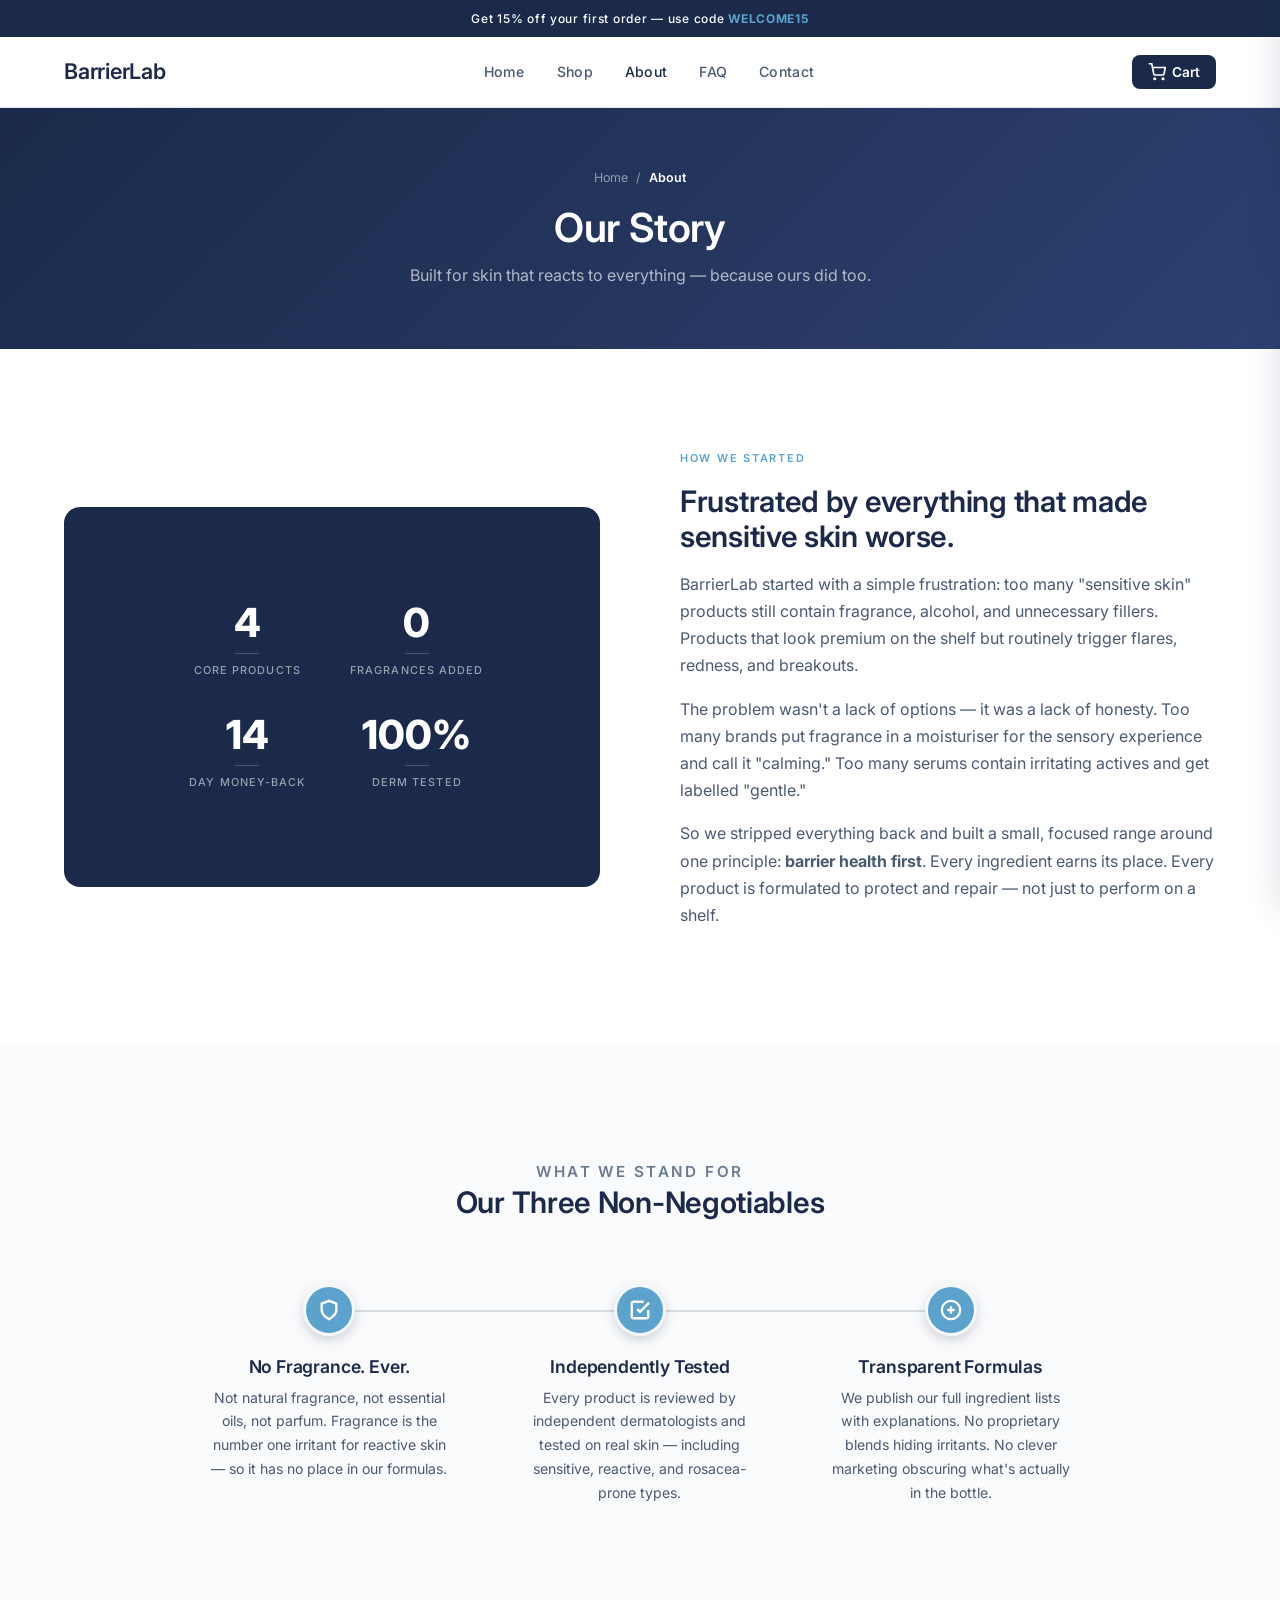
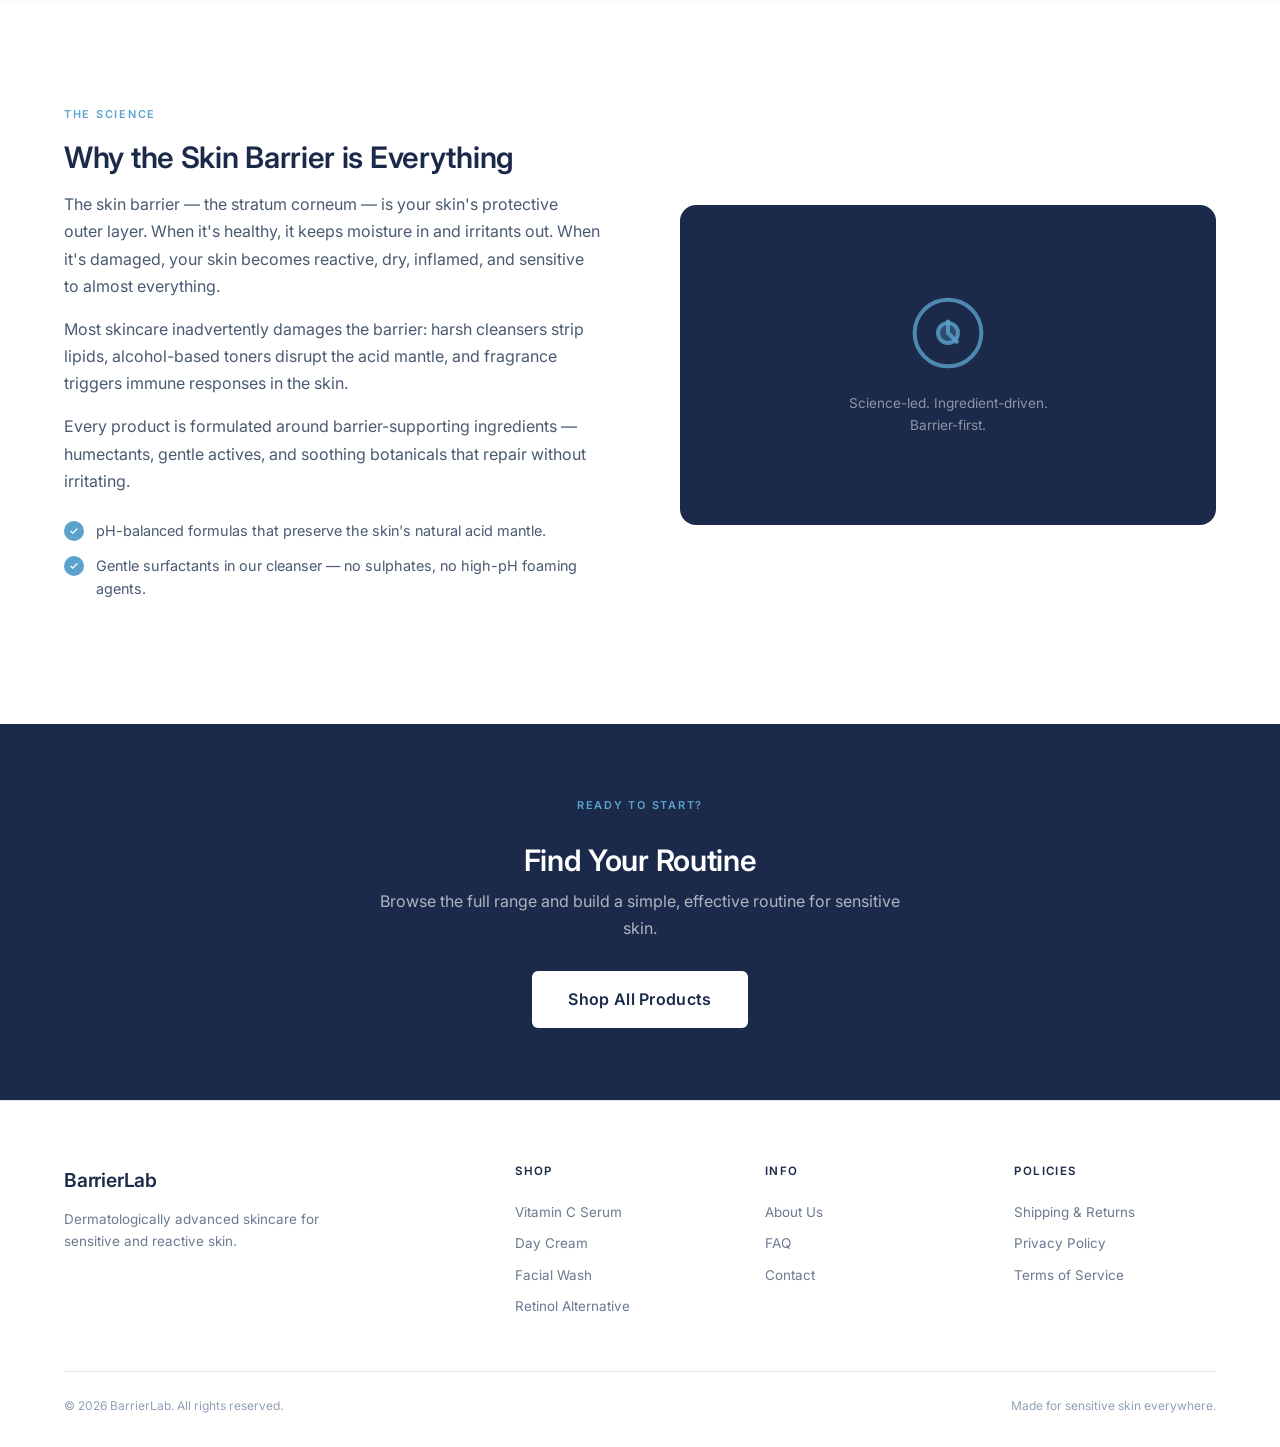
==== commit d7849aae: "Authenticity cleanup, bundle redesign, fit-check, sticky mobile ATC Sitewide authenticity pass: remo" ====
--- a/about.html
+++ b/about.html
@@ -4,7 +4,7 @@
   <meta charset="UTF-8" />
   <meta name="viewport" content="width=device-width, initial-scale=1.0" />
   <title>About Us — BarrierLab</title>
-  <link rel="stylesheet" href="css/styles.css?v=9" />
+  <link rel="stylesheet" href="css/styles.css?v=12" />
 </head>
 <body>
 
@@ -60,9 +60,9 @@
             <div class="stat-label">Fragrances Added</div>
           </div>
           <div class="stat-block">
-            <div class="stat-number">7</div>
-            <div class="stat-line"></div>
-            <div class="stat-label">Days to Results</div>
+            <div class="stat-number">14</div>
+            <div class="stat-line"></div>
+            <div class="stat-label">Day Money-Back</div>
           </div>
           <div class="stat-block">
             <div class="stat-number">100%</div>
@@ -142,7 +142,7 @@
         <div class="about-visual" style="min-height:320px;">
           <div style="text-align:center;color:white;">
             <svg width="80" height="80" viewBox="0 0 24 24" fill="none" stroke="rgba(91,163,204,0.8)" stroke-width="1.2" style="margin:0 auto 20px;display:block;"><circle cx="12" cy="12" r="10"/><path d="M12 8v4l3 3"/><circle cx="12" cy="12" r="3" fill="rgba(91,163,204,0.3)"/></svg>
-            <p style="color:rgba(255,255,255,0.5);font-size:0.85rem;max-width:200px;margin:0 auto;line-height:1.6;">Science-led. Clinically validated. Barrier-first.</p>
+            <p style="color:rgba(255,255,255,0.5);font-size:0.85rem;max-width:200px;margin:0 auto;line-height:1.6;">Science-led. Ingredient-driven. Barrier-first.</p>
           </div>
         </div>
       </div>
@@ -203,6 +203,6 @@
     </div>
   </div>
 
-  <script src="js/main.js?v=6">
+  <script src="js/main.js?v=9"></script>
 </body>
 </html>
--- a/css/styles.css
+++ b/css/styles.css
@@ -1088,6 +1088,8 @@
 }
 .product-info h1 { font-size: 2rem; margin-bottom: 8px; }
 .product-info .tagline { font-size: 1rem; color: var(--text-muted); margin-bottom: 20px; }
+.product-size { font-size: 0.78rem; font-weight: 600; letter-spacing: 0.12em; text-transform: uppercase; color: #8B93A1; margin: 0 0 18px; }
+.product-size::before { content: ""; display: inline-block; width: 14px; height: 1px; background: #CFC5B1; margin-right: 10px; vertical-align: middle; }
 .product-price-lg { font-size: 2rem; font-weight: 800; color: var(--navy); margin-bottom: 24px; }
 .product-description { font-size: 0.9rem; color: var(--gray-600); line-height: 1.7; margin-bottom: 24px; }
 .add-to-cart-row { display: flex; gap: 12px; margin-bottom: 24px; align-items: center; flex-wrap: wrap; }
@@ -1374,29 +1376,51 @@
   position: relative;
 }
 .bundle-card {
+  position: relative;
   max-width: 1080px;
   margin: 0 auto;
-  background: #ffffff;
+  background:
+    radial-gradient(ellipse at top, rgba(214, 180, 120, 0.07) 0%, rgba(255,255,255,0) 55%),
+    linear-gradient(180deg, #ffffff 0%, #FDFBF7 100%);
   border: 1px solid #ECE7DF;
-  border-radius: 18px;
-  box-shadow: 0 2px 6px rgba(27,42,74,0.04), 0 20px 48px rgba(27,42,74,0.06);
+  border-radius: 22px;
+  box-shadow: 0 2px 6px rgba(27,42,74,0.04), 0 28px 60px rgba(27,42,74,0.08);
   padding: 72px 64px;
   text-align: center;
+  overflow: hidden;
+}
+.bundle-card::before {
+  content: "";
+  position: absolute;
+  top: 0;
+  left: 0;
+  right: 0;
+  height: 3px;
+  background: linear-gradient(90deg, transparent 0%, #D6B478 20%, #E8C88A 50%, #D6B478 80%, transparent 100%);
 }
 .bundle-header {
   margin-bottom: 56px;
 }
 .bundle-label {
-  display: inline-block;
+  display: inline-flex;
+  align-items: center;
+  gap: 8px;
   font-size: 0.7rem;
   font-weight: 700;
-  letter-spacing: 0.22em;
+  letter-spacing: 0.2em;
   text-transform: uppercase;
   color: var(--navy);
-  background: #F2EEE7;
-  padding: 8px 16px;
+  background: linear-gradient(135deg, #FFF7E6 0%, #FDE9C2 100%);
+  border: 1px solid #EBD4A3;
+  padding: 9px 18px;
   border-radius: 100px;
   margin-bottom: 22px;
+  box-shadow: 0 4px 14px rgba(214, 180, 120, 0.22);
+}
+.bundle-label-star {
+  color: #B8872E;
+  font-size: 0.85rem;
+  line-height: 1;
 }
 .bundle-section h2 {
   font-size: 2.3rem;
@@ -1416,8 +1440,8 @@
   display: flex;
   align-items: center;
   justify-content: center;
-  gap: 18px;
-  max-width: 920px;
+  gap: 22px;
+  max-width: 1080px;
   width: 100%;
   margin: 0 auto 56px;
   box-sizing: border-box;
@@ -1433,13 +1457,13 @@
 .bundle-product-img {
   display: block;
   width: 100%;
-  max-width: 180px;
+  max-width: 240px;
   aspect-ratio: 1 / 1;
   background: #ffffff;
   border: 1px solid #EFE9DE;
-  border-radius: 14px;
+  border-radius: 16px;
   overflow: hidden;
-  margin-bottom: 16px;
+  margin-bottom: 18px;
   box-sizing: border-box;
   transition: transform 0.25s ease, border-color 0.25s ease, box-shadow 0.25s ease;
 }
@@ -1456,24 +1480,49 @@
   padding: 4px;
   box-sizing: border-box;
 }
+.bundle-step {
+  display: inline-block;
+  font-size: 0.62rem;
+  font-weight: 700;
+  letter-spacing: 0.18em;
+  text-transform: uppercase;
+  color: #B8872E;
+  margin-bottom: 10px;
+}
 .bundle-product-name {
-  font-size: 0.82rem;
+  font-size: 0.9rem;
   font-weight: 500;
   color: var(--navy);
   line-height: 1.45;
+  letter-spacing: 0.01em;
+  margin-bottom: 6px;
+}
+.bundle-product-price {
+  display: block;
+  font-size: 0.78rem;
+  font-weight: 500;
+  color: #9CA3AF;
   letter-spacing: 0.01em;
 }
 .bundle-plus {
   flex: 0 0 auto;
   font-size: 1.6rem;
-  font-weight: 300;
-  color: #B8AE9C;
+  font-weight: 200;
+  color: #CFC5B1;
   line-height: 1;
-  padding-bottom: 32px;
+  padding-bottom: 60px;
   user-select: none;
 }
 .bundle-pricing {
   text-align: center;
+}
+.bundle-save-row {
+  display: flex;
+  align-items: center;
+  justify-content: center;
+  gap: 10px;
+  margin-bottom: 22px;
+  flex-wrap: wrap;
 }
 .bundle-save {
   display: inline-block;
@@ -1485,8 +1534,19 @@
   text-transform: uppercase;
   padding: 10px 22px;
   border-radius: 100px;
-  margin-bottom: 22px;
   box-shadow: 0 6px 18px rgba(27,42,74,0.18);
+}
+.bundle-save-percent {
+  display: inline-block;
+  background: linear-gradient(135deg, #D6B478 0%, #B8872E 100%);
+  color: #fff;
+  font-size: 0.75rem;
+  font-weight: 700;
+  letter-spacing: 0.14em;
+  text-transform: uppercase;
+  padding: 10px 18px;
+  border-radius: 100px;
+  box-shadow: 0 6px 18px rgba(184, 135, 46, 0.28);
 }
 .bundle-prices {
   display: flex;
@@ -1541,6 +1601,31 @@
   margin-top: 18px;
   letter-spacing: 0.02em;
 }
+.bundle-trust {
+  list-style: none;
+  padding: 0;
+  margin: 26px auto 0;
+  display: flex;
+  flex-wrap: wrap;
+  justify-content: center;
+  gap: 10px 26px;
+  max-width: 680px;
+  border-top: 1px solid #ECE7DF;
+  padding-top: 22px;
+}
+.bundle-trust li {
+  display: inline-flex;
+  align-items: center;
+  gap: 7px;
+  font-size: 0.78rem;
+  font-weight: 600;
+  color: #4B5563;
+  letter-spacing: 0.02em;
+}
+.bundle-trust-icon {
+  font-size: 0.95rem;
+  line-height: 1;
+}
 .cart-bundle-note {
   font-size: 0.78rem;
   color: var(--success);
@@ -1552,35 +1637,255 @@
   text-align: center;
 }
 
+/* ===== FIT CHECK SECTION ===== */
+.fit-grid {
+  display: grid;
+  grid-template-columns: repeat(2, 1fr);
+  gap: 28px;
+  max-width: 1020px;
+  margin: 0 auto;
+}
+.fit-card {
+  background: #ffffff;
+  border: 1px solid #ECE7DF;
+  border-radius: 18px;
+  padding: 38px 36px;
+  box-shadow: 0 2px 6px rgba(27,42,74,0.04), 0 18px 40px rgba(27,42,74,0.05);
+  transition: transform 0.25s ease, box-shadow 0.25s ease;
+}
+.fit-card:hover {
+  transform: translateY(-3px);
+  box-shadow: 0 4px 10px rgba(27,42,74,0.06), 0 24px 48px rgba(27,42,74,0.08);
+}
+.fit-card--yes {
+  border-top: 3px solid var(--success);
+}
+.fit-card--no {
+  border-top: 3px solid #C6BCA9;
+}
+.fit-card-header {
+  display: flex;
+  align-items: center;
+  gap: 14px;
+  margin-bottom: 22px;
+  padding-bottom: 18px;
+  border-bottom: 1px solid #F1ECE2;
+}
+.fit-card-header h3 {
+  font-size: 1.15rem;
+  margin: 0;
+  color: var(--navy);
+  letter-spacing: -0.01em;
+}
+.fit-card-icon {
+  flex: 0 0 auto;
+  width: 36px;
+  height: 36px;
+  border-radius: 50%;
+  display: inline-flex;
+  align-items: center;
+  justify-content: center;
+}
+.fit-card-icon--yes {
+  background: rgba(42, 157, 92, 0.12);
+  color: var(--success);
+}
+.fit-card-icon--no {
+  background: #EFEAE0;
+  color: #8B7F68;
+}
+.fit-list {
+  list-style: none;
+  padding: 0;
+  margin: 0;
+}
+.fit-list li {
+  position: relative;
+  padding: 10px 0 10px 26px;
+  font-size: 0.95rem;
+  line-height: 1.55;
+  color: #4B5563;
+  border-bottom: 1px solid #F7F3EA;
+}
+.fit-list li:last-child {
+  border-bottom: none;
+}
+.fit-list li::before {
+  content: "";
+  position: absolute;
+  left: 4px;
+  top: 19px;
+  width: 6px;
+  height: 6px;
+  border-radius: 50%;
+  background: #C6BCA9;
+}
+.fit-card--yes .fit-list li::before {
+  background: var(--success);
+}
+.fit-footer {
+  text-align: center;
+  margin-top: 32px;
+  font-size: 0.92rem;
+  color: #6B7280;
+}
+.fit-footer a {
+  color: var(--navy);
+  font-weight: 600;
+  text-decoration: underline;
+  text-decoration-color: rgba(27, 42, 74, 0.25);
+  text-underline-offset: 3px;
+}
+.fit-footer a:hover {
+  text-decoration-color: var(--navy);
+}
+
+@media (max-width: 760px) {
+  .fit-grid {
+    grid-template-columns: 1fr;
+    gap: 18px;
+  }
+  .fit-card {
+    padding: 30px 24px;
+    border-radius: 14px;
+  }
+  .fit-card-header h3 {
+    font-size: 1.05rem;
+  }
+  .fit-list li {
+    font-size: 0.9rem;
+    padding: 9px 0 9px 24px;
+  }
+  .fit-list li::before {
+    top: 17px;
+  }
+}
+
 @media (max-width: 900px) {
   .bundle-card { padding: 56px 36px; }
   .bundle-products { gap: 12px; }
-  .bundle-plus { font-size: 1.3rem; padding-bottom: 28px; }
+  .bundle-plus { font-size: 1.2rem; padding-bottom: 50px; }
   .bundle-product-name { font-size: 0.75rem; }
+  .bundle-step { font-size: 0.56rem; letter-spacing: 0.15em; }
+  .bundle-product-price { font-size: 0.72rem; }
 }
 
 @media (max-width: 720px) {
   .bundle-section { padding: 64px 0; }
-  .bundle-card { padding: 44px 20px; border-radius: 14px; }
+  .bundle-card { padding: 44px 20px; border-radius: 16px; }
   .bundle-header { margin-bottom: 36px; }
   .bundle-section h2 { font-size: 1.55rem; }
   .bundle-subtitle { font-size: 0.9rem; }
   .bundle-products {
     display: grid;
     grid-template-columns: repeat(2, 1fr);
-    gap: 16px 14px;
+    gap: 22px 14px;
     max-width: 100%;
     margin-bottom: 40px;
   }
   .bundle-product { width: 100%; }
+  .bundle-step { font-size: 0.58rem; margin-bottom: 8px; }
   .bundle-product-img { max-width: 100%; border-radius: 10px; margin-bottom: 10px; }
   .bundle-product-img img { padding: 4px; }
-  .bundle-product-name { font-size: 0.72rem; }
+  .bundle-product-name { font-size: 0.72rem; margin-bottom: 4px; }
+  .bundle-product-price { font-size: 0.7rem; }
   .bundle-plus { display: none; }
   .bundle-price { font-size: 2.5rem; }
   .bundle-original { font-size: 1.05rem; }
-  .bundle-save { font-size: 0.68rem; padding: 9px 18px; margin-bottom: 18px; }
+  .bundle-save,
+  .bundle-save-percent { font-size: 0.66rem; padding: 9px 16px; letter-spacing: 0.12em; }
+  .bundle-save-row { margin-bottom: 18px; gap: 8px; }
   .add-bundle-btn { width: 100%; min-width: 0; }
+  .bundle-trust { gap: 8px 18px; font-size: 0.72rem; padding-top: 18px; margin-top: 22px; }
+  .bundle-trust li { font-size: 0.72rem; }
+}
+
+/* ===== STICKY MOBILE ADD TO CART ===== */
+.sticky-atc {
+  position: fixed;
+  left: 0;
+  right: 0;
+  bottom: 0;
+  z-index: 150;
+  display: none;
+  align-items: center;
+  gap: 12px;
+  padding: 12px 14px calc(12px + env(safe-area-inset-bottom, 0px));
+  background: #ffffff;
+  border-top: 1px solid #ECE7DF;
+  box-shadow: 0 -8px 24px rgba(27, 42, 74, 0.10);
+  transform: translateY(110%);
+  transition: transform 0.3s cubic-bezier(0.22, 1, 0.36, 1);
+  pointer-events: none;
+}
+.sticky-atc.visible {
+  transform: translateY(0);
+  pointer-events: auto;
+}
+.sticky-atc-info {
+  display: flex;
+  align-items: center;
+  gap: 12px;
+  flex: 1 1 auto;
+  min-width: 0;
+}
+.sticky-atc-img {
+  flex: 0 0 auto;
+  width: 48px;
+  height: 48px;
+  object-fit: cover;
+  border-radius: 10px;
+  border: 1px solid #EFE9DE;
+  background: #ffffff;
+}
+.sticky-atc-text {
+  min-width: 0;
+  display: flex;
+  flex-direction: column;
+  gap: 2px;
+}
+.sticky-atc-name {
+  font-size: 0.82rem;
+  font-weight: 600;
+  color: var(--navy);
+  line-height: 1.25;
+  overflow: hidden;
+  text-overflow: ellipsis;
+  white-space: nowrap;
+}
+.sticky-atc-price {
+  font-size: 0.82rem;
+  font-weight: 700;
+  color: var(--navy);
+  line-height: 1;
+}
+.sticky-atc-old {
+  font-weight: 400;
+  color: #9CA3AF;
+  text-decoration: line-through;
+  margin-right: 6px;
+  font-size: 0.76rem;
+}
+.sticky-atc-btn {
+  flex: 0 0 auto;
+  height: 46px;
+  padding: 0 18px;
+  border-radius: 10px;
+  font-size: 0.85rem;
+  font-weight: 600;
+  background: var(--navy);
+  color: #ffffff;
+  border: none;
+  cursor: pointer;
+  white-space: nowrap;
+  transition: background 0.2s ease;
+}
+.sticky-atc-btn:hover {
+  background: #0F1B33;
+}
+@media (max-width: 760px) {
+  .sticky-atc { display: flex; }
+  body.has-sticky-atc { padding-bottom: 80px; }
 }
 
 /* ===== SOCIAL PROOF NOTIFICATION ===== */
